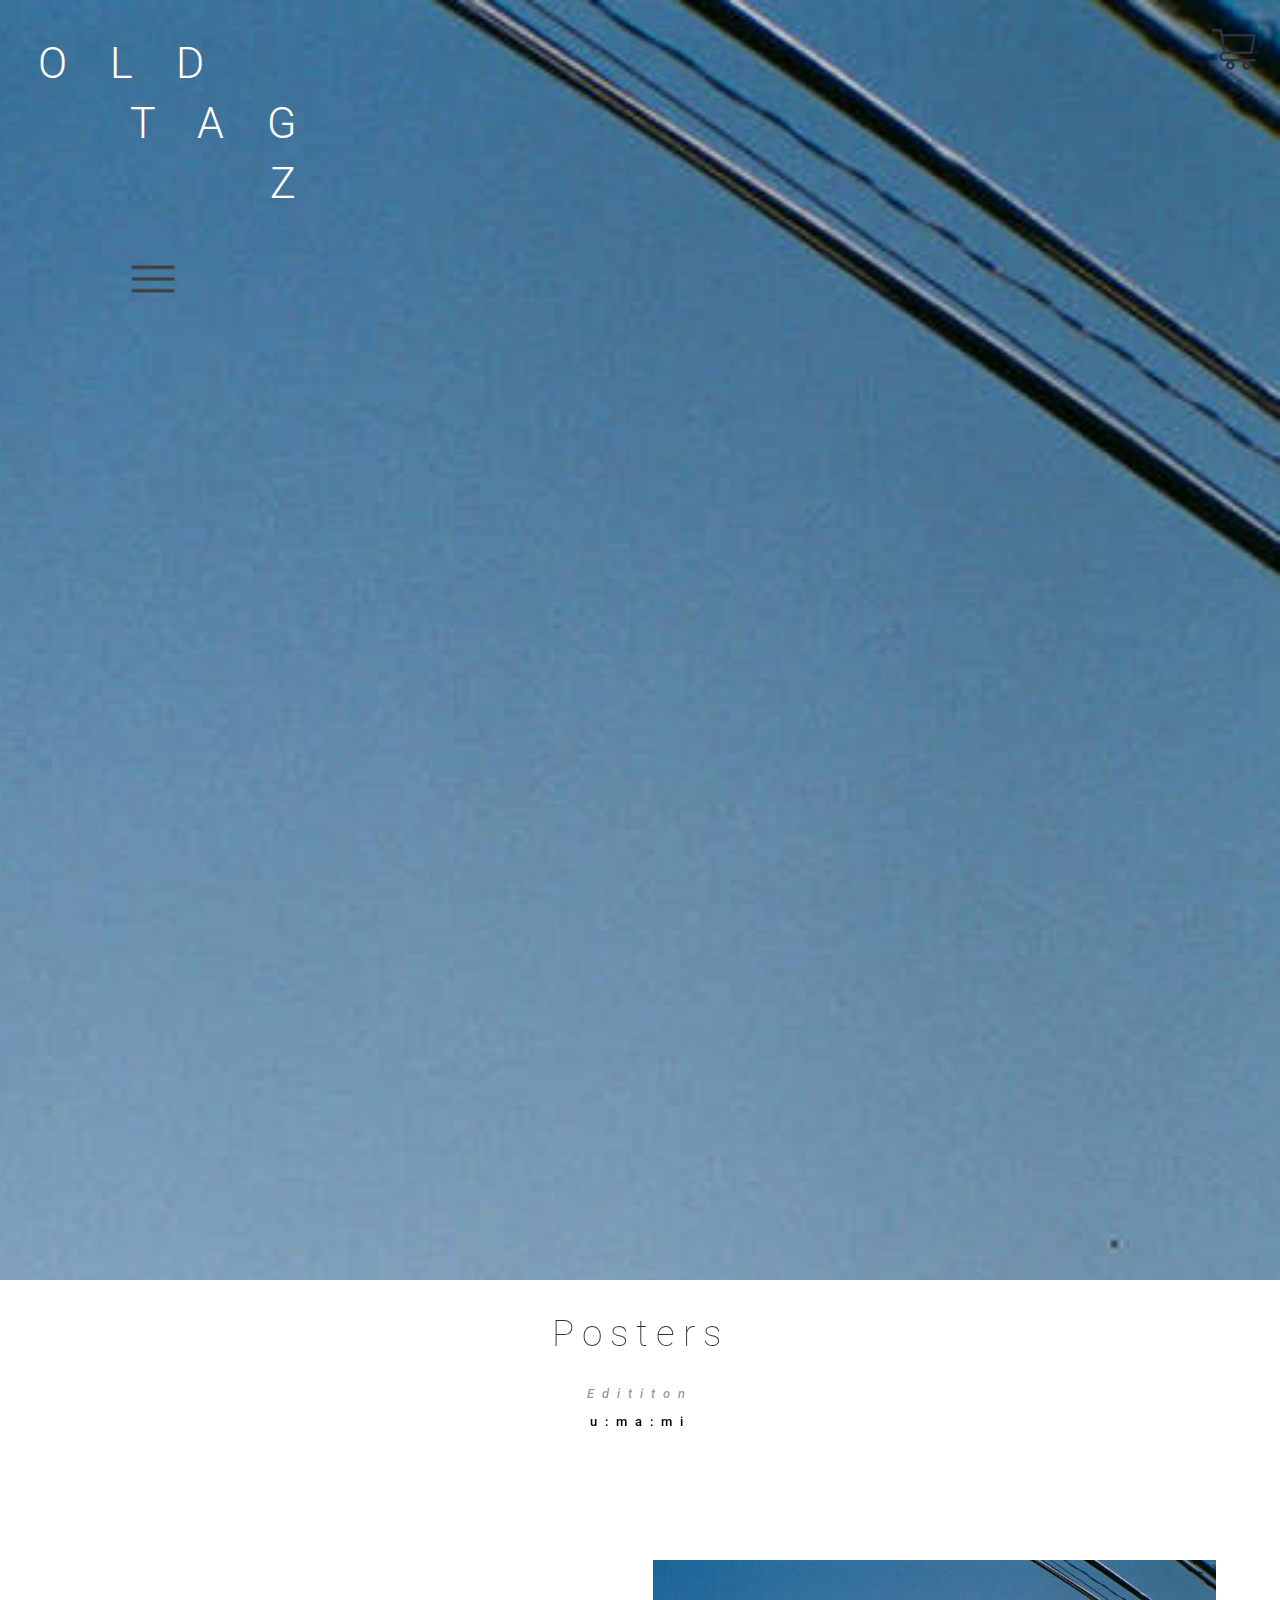
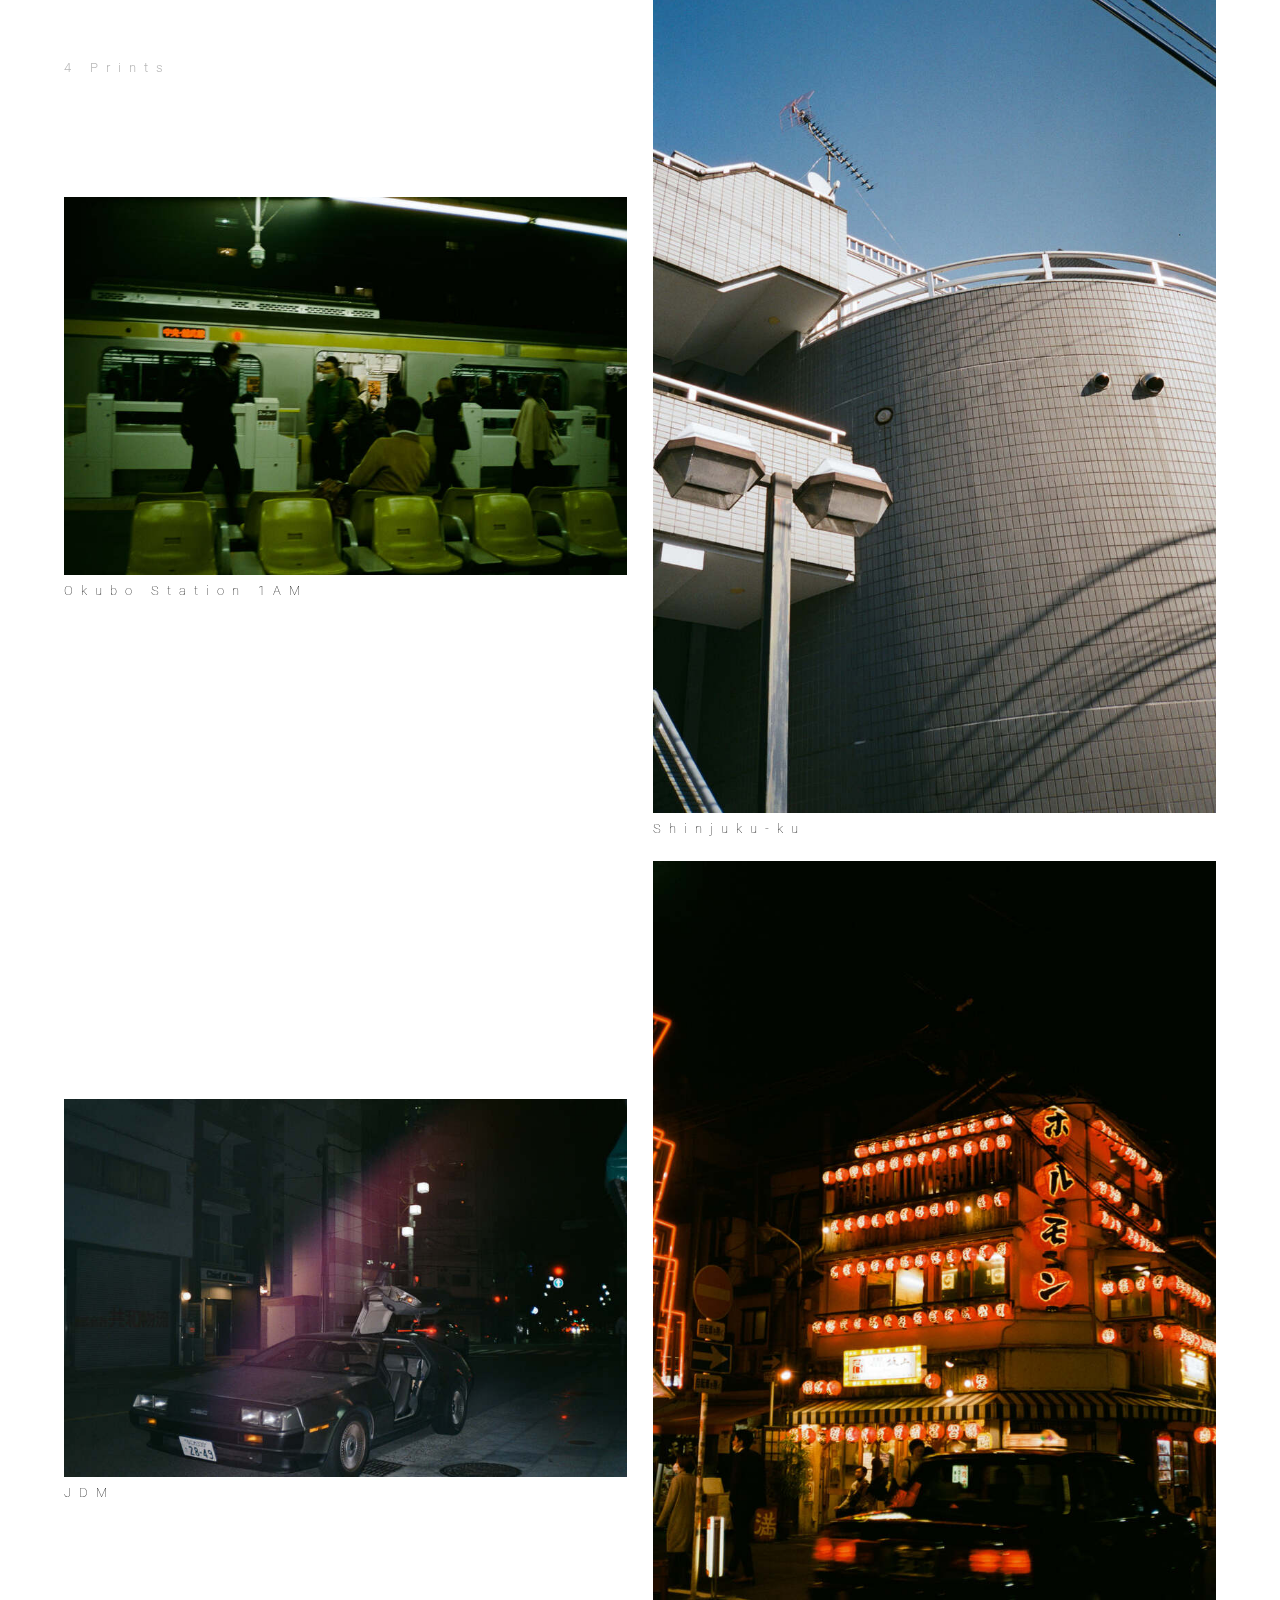
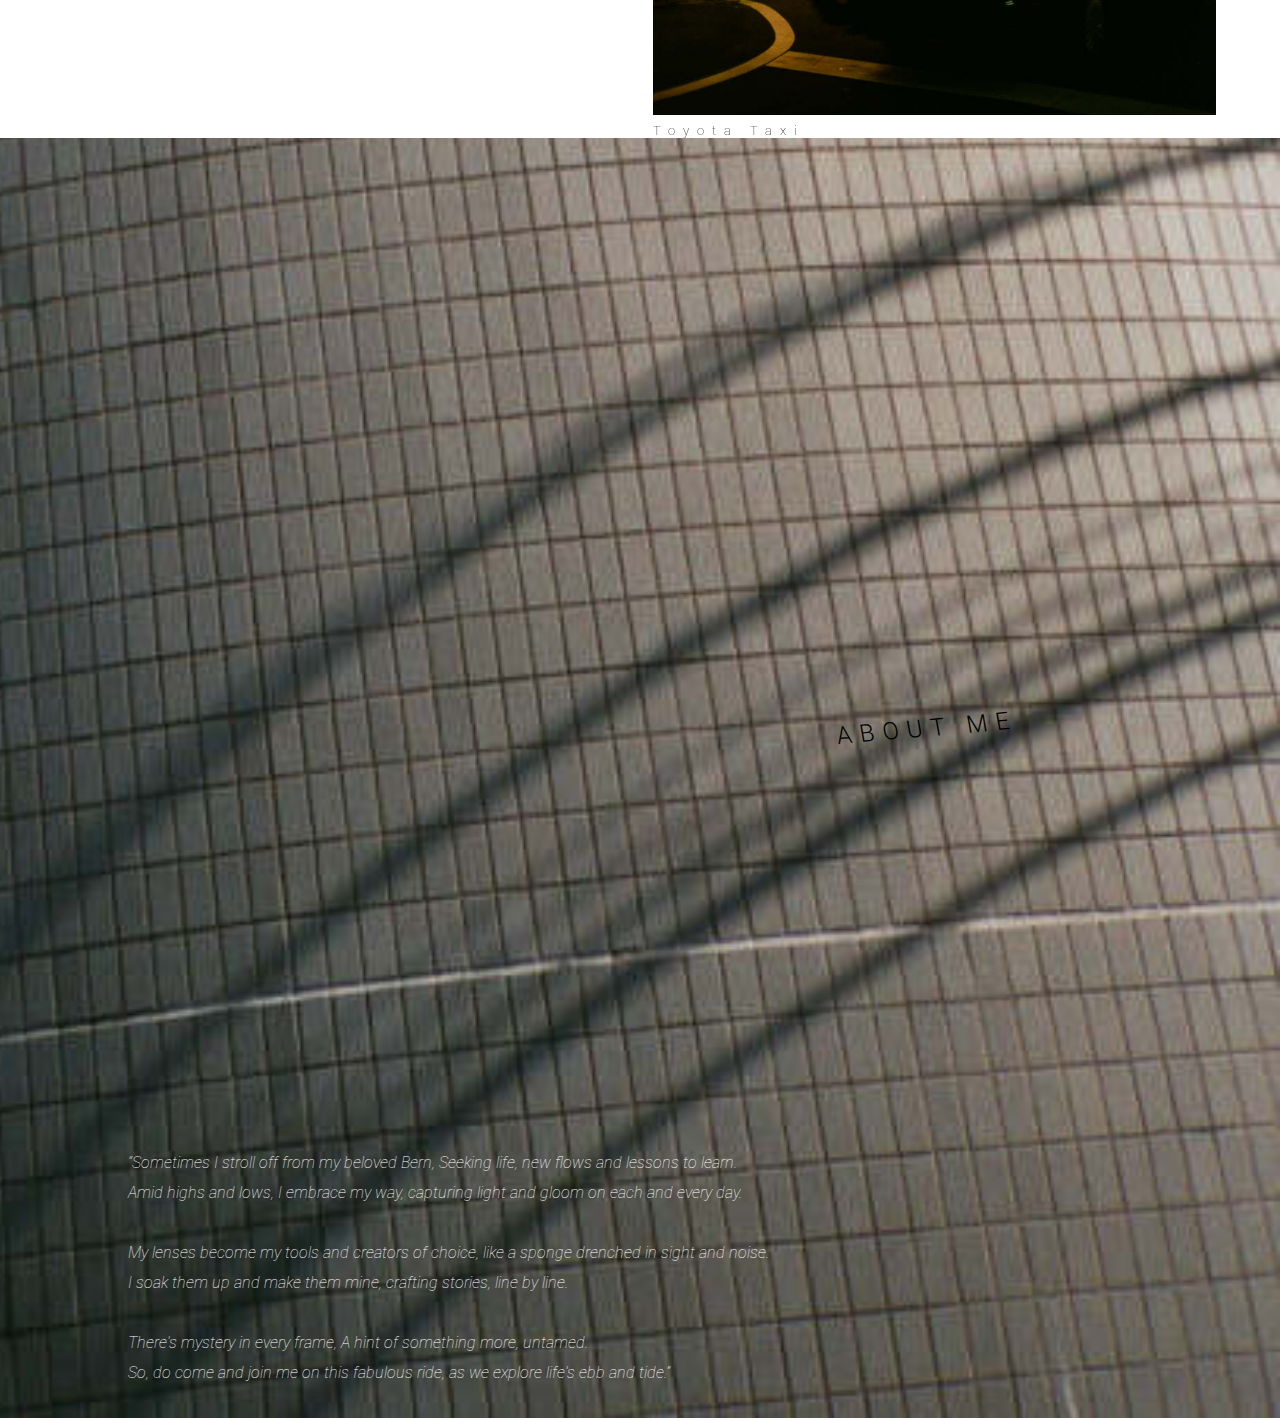
==== index.html @ ef16c059 "Added resized posters" ====
<!DOCTYPE html>
<html>
  <head>
    <meta charset="UTF-8" />
    <meta http-equiv="X-UA-Compatible" content="IE=edge" />
    <meta name="viewport" content="width=device-width, initial-scale=1.0" />

    <title>oldtagz</title>
    <link rel="stylesheet" href="./style.css" />
  </head>
  <body onload="loadPosters(); loadCheckout()">
    <button id="menu-button" onclick="openSlideOut('menu')"></button>
    <button id="checkout-button" onclick="openSlideOut('checkout')"></button>

    <section id="home">
      <h1 id="logo">
        <p>OLD</p>
        <p>TAG</p>
        <p>Z</p>
      </h1>
    </section>

    <section id="posters">
      <h2>Posters</h2>
      <h3>Edititon</h3>
      <h4>u:ma:mi</h4>
      <h5 id="posters-prints-amount"></h5>

      <div id="poster-images"></div>
    </section>

    <section id="about">
      <h2>ABOUT ME</h2>

      <div id="about-poem">
        <p>
          “Sometimes I stroll off from my beloved Bern, Seeking life, new flows
          and lessons to learn.<br />Amid highs and lows, I embrace my way,
          capturing light and gloom on each and every day.
        </p>

        <p>
          My lenses become my tools and creators of choice, like a sponge
          drenched in sight and noise.<br />I soak them up and make them mine,
          crafting stories, line by line.
        </p>

        <p>
          There's mystery in every frame, A hint of something more, untamed.<br />So,
          do come and join me on this fabulous ride, as we explore life's ebb
          and tide.”
        </p>
      </div>
    </section>

    <!-- slide out -->
    <div id="menu">
      <button
        onclick="closeSlideOut('menu')"
        id="menu-close-button"
        class="close"
      >
        &#9587;
      </button>

      <ul>
        <li><a href="#posters" onclick="closeSlideOut('menu')">POSTERS</a></li>
        <li><a href="#about" onclick="closeSlideOut('menu')">ABOUT</a></li>
      </ul>

      <div id="contact">
        <a id="email" href="mailto:kiry.loetscher@gmail.com">
          <button></button>
        </a>
        <a id="instagram" href="https://instagram.com/oldtagz" target="_blank">
          <button></button>
        </a>
      </div>
    </div>

    <div id="checkout">
      <h2>Shopping cart</h2>
      <button class="close" onclick="closeSlideOut('checkout')">&#9587;</button>

      <div id="checkout-empty">
        <p>Shopping cart is empty</p>
        <div id="checkout-actions">
          <a href="/#posters">
            <button class="checkout-button">Browse all posters</button>
          </a>
        </div>
      </div>

      <div id="checkout-body">
        <div id="checkout-poster-items"></div>
        <p id="checkout-total">
          Total: <span id="checkout-total-value"></span>CHF
        </p>

        <div id="checkout-actions">
          <button class="checkout-button">Checkout Instagram</button>
          <button class="checkout-button">Checkout Email</button>
        </div>
      </div>
    </div>
  </body>

  <script src="./posters.js"></script>
  <script src="./cart.js"></script>
  <script>
    const loadCheckout = () => {
      const url = new URL(window.location);
      if (url.hash === "#checkout") openSlideOut("checkout");

      const cart = getCart();
      const list = document.getElementById("checkout-poster-items");
      if (!cart || Object.keys(cart).length === 0) {
        document.getElementById("checkout-body").style.display = "none";
        document.getElementById("checkout-empty").style.display = "flex";
      } else {
        document.getElementById("checkout-body").style.display = "flex";
        document.getElementById("checkout-empty").style.display = "none";

        for (let [poster, sizeAndAmount] of Object.entries(cart))
          for (let [size, amount] of Object.entries(sizeAndAmount))
            list.innerHTML += `
        <div class="poster-checkout">
          <h3>${POSTERS[poster]}</h3>
          <img src="./posters/${poster}.jpg" width="50" />
          <h4>Size:</h4>
          <select>
            <option>${size} cm</option>
          </select>
          <h4>Quantity:</h4>
          <input type="number" value="${amount}" />
        </div>`;
      }

      document.getElementById("checkout-total-value").innerHTML =
        Object.entries(cart).reduce((acc, [poster, sizeAndAmount]) => {
          return (acc += Object.entries(sizeAndAmount).reduce(
            (acc, [size, amount]) => {
              return (acc += Number(SIZES[size]) * amount);
            },
            0
          ));
        }, 0);
    };

    const loadPosters = () => {
      const posters = document.querySelector("#poster-images");
      for (const [file, title] of Object.entries(POSTERS)) {
        posters.innerHTML += `
        <figure>
          <a href="./poster.html?poster=${file}" target="_blank">
            <img src="./posters/${file}.jpg" />
          </a>
          <figcaption>${title}</figcaption>
        </figure>
      `;
      }

      document.querySelector("#posters-prints-amount").innerHTML = `${
        Object.keys(POSTERS).length
      } Prints`;
    };

    let bodyMenuListener = () => closeSlideOut("menu");
    let bodyCheckoutListener = () => closeSlideOut("checkout");

    const openSlideOut = (id) => {
      document.getElementById(id).classList = "open slide-in";
      document.getElementById(`${id}-button`).style.opacity = "0";
      document.body.style.overflowY = "hidden";
      setTimeout(() => {
        document.body.addEventListener(
          "click",
          id === "menu"
            ? bodyMenuListener
            : id === "checkout"
            ? bodyCheckoutListener
            : null
        );
      }, 250);
    };

    const closeSlideOut = (id) => {
      document.body.removeEventListener("click", bodyMenuListener);
      document.body.removeEventListener("click", bodyCheckoutListener);
      const element = document.getElementById(id);
      document.getElementById(id).classList = "open slide-out";
      setTimeout(() => (element.classList = ""), 250);

      document.getElementById(`${id}-button`).style.opacity = "1";
      document.body.style.overflowY = "scroll";
    };
  </script>
</html>
---- style.css ----
@import url("https://fonts.googleapis.com/css2?family=Roboto:ital,wght@0,100;0,300;0,500;1,100&display=swap");

body {
  min-height: 100vmax;
}

body,
button {
  font-family: "Roboto", sans-serif;
  font-weight: 100;
  letter-spacing: 0.5em;
  display: flex;
  flex-direction: column;
  align-items: center;
}

body,
div {
  margin: 0;
}

body > section {
  width: 100%;
  min-height: 100vmax;
}

#menu,
#checkout {
  height: 100%;
}

h1 {
  font-weight: 100;
  font-size: 32pt;
}

h2 {
  font-weight: 100;
  font-size: 28pt;
  color: rgba(0, 0, 0, 0.8);
  text-align: center;
}

h3 {
  font-size: 10pt;
  font-weight: 500;
  text-align: center;
  color: rgba(0, 0, 0, 0.4);
  font-style: italic;
}

h4 {
  font-size: 10pt;
  font-weight: 500;
  text-align: center;
  margin: 0.1pt;
}

h5 {
  font-size: 10pt;
  font-weight: 300;
  text-align: left;
  color: rgba(0, 0, 0, 0.3);
}

button {
  background-color: transparent;
  cursor: pointer;
  border: none;
  padding: 0;
  font-weight: 100;
  font-style: normal;
}

img {
  width: 100%;
  height: 100%;
}

figcaption {
  font-size: 10pt;
}

a {
  display: block;
}

#home {
  background-image: url("./posters/shinjuku.jpg");
  background-size: 200%;
  background-position: top right;
}

#logo {
  font-weight: 300;
  font-size: 32pt;
  text-align: right;
  letter-spacing: 1em;
  width: 300px;
  margin: 3vmax 0 0 3vmax;
  color: white;
}

#logo p {
  margin: 10px 0;
}

#logo p:first-of-type {
  text-align: left;
}

#checkout-button {
  background-image: url("./icons/shopping-cart.png");
  background-size: contain;
  width: 65px;
  height: 65px;
  border: none;
  cursor: pointer;
  position: fixed;
  right: 0;
  margin: 15px;
}

#email {
  background-image: url("./icons/e-mail.svg");
  background-size: contain;
  width: 50px;
  height: 50px;
  border: none;
  cursor: pointer;
  position: relative;
  bottom: 0;
}

#menu-button {
  background-image: url("./icons/menu-button.png");
  background-size: contain;
  filter: invert(0.25);
  width: 50px;
  height: 50px;
  border: none;
  cursor: pointer;
  top: 14%;
  left: 0;
  margin: 10%;
  position: fixed;
  transition: opacity 0.5s;
  opacity: 1;
}

#menu {
  position: fixed;
  background-color: rgba(0, 0, 0, 0.65);
  left: 0;
  display: flex;
  flex-direction: column;
}

#menu a {
  text-decoration: none;
  color: initial;
}

#menu.slide-in {
  animation: menu-slide-in 0.25s ease-in-out;
}

#menu.slide-out {
  animation: menu-slide-out 0.25s ease-in-out;
  left: -100%;
}

@keyframes menu-slide-out {
  0% {
    left: 0;
  }
  100% {
    left: -100%;
  }
}

@keyframes menu-slide-in {
  0% {
    left: -100%;
  }
  100% {
    left: 0;
  }
}

#menu a {
  filter: invert(1);
}

#menu ul {
  list-style: none;
  color: white;
  letter-spacing: 0.5em;
  margin: 0;
  padding: 55% 0 0 10%;
  color: white;
  font-weight: 300;
  font-size: 18pt;
}

#menu ul li {
  margin: 20% 0;
}

#menu ul li:last-child {
  margin: 20% 0 0 30%;
}

#menu #contact {
  display: flex;
  gap: 25px;
  padding: 25px;
  align-self: end;
  margin-top: auto;
}

#instagram {
  position: relative;
  background-image: url("./icons/instagram.png");
  background-size: contain;
  width: 50px;
  height: 50px;
  border: none;
  cursor: pointer;
}

.close {
  font-size: 14pt;
  border: none;
  cursor: pointer;
  position: fixed;
  color: white;
  top: 17.5%;
  margin: 10%;
}

#poster {
  height: unset;
  width: 80%;
  margin-top: 25px;
}

#purchase {
  width: 80%;
  margin: 0 auto;
  display: flex;
  flex-direction: column;
  flex: 1;
  padding-bottom: 25px;
  column-gap: 25px;
}

/* Size selector */
#size-select {
  width: 100%;
  transition: opacity 0.25s;
}

/* Size selector closed */
#size-select-closed {
  background-color: whitesmoke;
  height: 35px;
  line-height: 35px;
  border: 1px solid black;
  padding-left: 10px;
}

#size-select-closed .down-arrow {
  float: right;
}

#size-select-open {
  background: white;
  color: black;
  margin: 25px 0;
  border-top: 1px solid black;
  width: 100%;
  opacity: 0;
  transition: all 0.25s;
  display: none;
}

#size-select-open p {
  line-height: 50px;
  margin: 0;
  font-size: 14pt;
  border-bottom: 1px solid black;
  padding-left: 20px;
}

#size-select-open button {
  float: right;
  line-height: 50px;
  font-size: 16pt;
  padding-right: 20px;
}

#size-select-open ul {
  list-style: none;
  margin: 0;
  padding: 0;
}

#size-select-open li {
  border-bottom: 1px solid black;
  text-align: center;
  height: 45px;
  line-height: 45px;
}

/* End Size selector */

.add-to-cart {
  margin-top: auto;
  width: 100%;
  cursor: pointer;
  height: 35px;
  line-height: 35px;
  background-color: #000000;
  color: white;
  text-align: center;
}

.add-to-cart > span {
  margin-left: 10px;
}

#posters {
  width: 90%;
  overflow: scroll;
}

#posters #posters-prints-amount {
  margin-bottom: -10%;
  margin-top: 20%;
}

#poster-images {
  display: grid;
  grid-template-columns: repeat(2, 1fr);
  grid-template-rows: repeat(2, 1fr);
  gap: 2vmax;
}

#poster-images figure {
  margin: 0;
  display: flex;
  gap: 8px;
  flex-direction: column;
  justify-content: center;
}

#about {
  margin: 0;
  font-family: "Roboto", sans-serif;
  font-style: italic;
  font-weight: 300;
  font-size: 11px;
  line-height: 28px;
  color: white;
  font-weight: 100;
  display: flex;
  flex-direction: column;
  align-items: center;
  background-image: url("./posters/shinjuku.jpg");
  background-size: cover;
  background-position: bottom;
  background-size: 200%;
  background-position: bottom right;
}

#about h2 {
  flex-grow: 1;
  color: black;
  font-weight: 300;
  margin: 45% 0 0 50%;
  font-style: normal;
  font-size: 18pt;
  transform: skew(10deg, -5deg);
}

#about-poem {
  width: 60%;
  align-self: start;
  margin-left: 10%;
}

#about-poem p {
  font-size: 12pt;
  line-height: 30px;
  letter-spacing: 0;
  margin: 30px 0;
}

#checkout {
  position: fixed;
  background-color: lightgrey;
  display: flex;
  flex-direction: column;
  overflow-y: scroll;
  right: 0;
}

#checkout.slide-in {
  animation: checkout-slide-in 0.25s ease-in-out;
}

#checkout.slide-out {
  animation: checkout-slide-out 0.25s ease-in-out;
  right: -100%;
}

@keyframes checkout-slide-out {
  0% {
    right: 0;
  }
  100% {
    right: -100%;
  }
}

@keyframes checkout-slide-in {
  0% {
    right: -100%;
  }
  100% {
    right: 0;
  }
}

#checkout h3,
#checkout h4 {
  color: black;
  font-weight: 300;
  font-style: normal;
}

#checkout h2 {
  font-weight: 100;
  font-size: 14pt;
  color: rgba(0, 0, 0, 0.8);
  text-align: left;
  border-bottom: 1px solid black;
  margin: 75px 25px 25px;
  padding-bottom: 5px;
}

#checkout h4 {
  font-size: 8pt;
}

#checkout .close {
  color: black;
  position: absolute;
  top: 45px;
  right: 0;
  margin: 25px;
}

#checkout-body,
#checkout-empty {
  display: flex;
  flex-direction: column;
}

#checkout-empty p {
  margin: 25px;
}

#checkout-poster-items {
  display: flex;
  flex-direction: column;
  overflow-y: scroll;
}

#checkout-poster-items .poster-checkout {
  display: grid;
  grid-template-columns: repeat(3, 1fr);
  grid-template-rows: repeat(2, 1fr);
  column-gap: 5px;
  padding: 0 25px;
  justify-content: center;
  align-items: center;
  margin: 25px 0;
  height: 75%;
}

#checkout-poster-items .poster-checkout h3 {
  grid-column: span 3;
  margin: 0;
}

#checkout-poster-items .poster-checkout h4 {
  text-align: left;
}

#checkout-poster-items .poster-checkout img {
  grid-row: 2;
  grid-row: span 2;
  height: auto;
}

#checkout-poster-items .poster-checkout select,
#checkout-poster-items .poster-checkout input {
  height: 25px;
  box-sizing: border-box;
  width: 100%;
}

#checkout #checkout-total {
  text-align: right;
  margin: 25px;
  border-bottom: 1px solid black;
  padding-bottom: 5px;
}

#checkout #checkout-actions {
  margin-top: auto;
  display: flex;
  flex-direction: column;
  padding: 25px;
  gap: 25px;
}

#checkout-actions .checkout-button {
  cursor: pointer;
  height: 50px;
  line-height: 50px;
  background-color: #000000;
  color: white;
  text-align: center;
  font-style: italic;
  width: 100%;
}

#menu,
#checkout {
  z-index: -1;
  opacity: 0;
  width: 90%;
}

#menu.open,
#checkout.open {
  z-index: 1;
  opacity: 1;
}
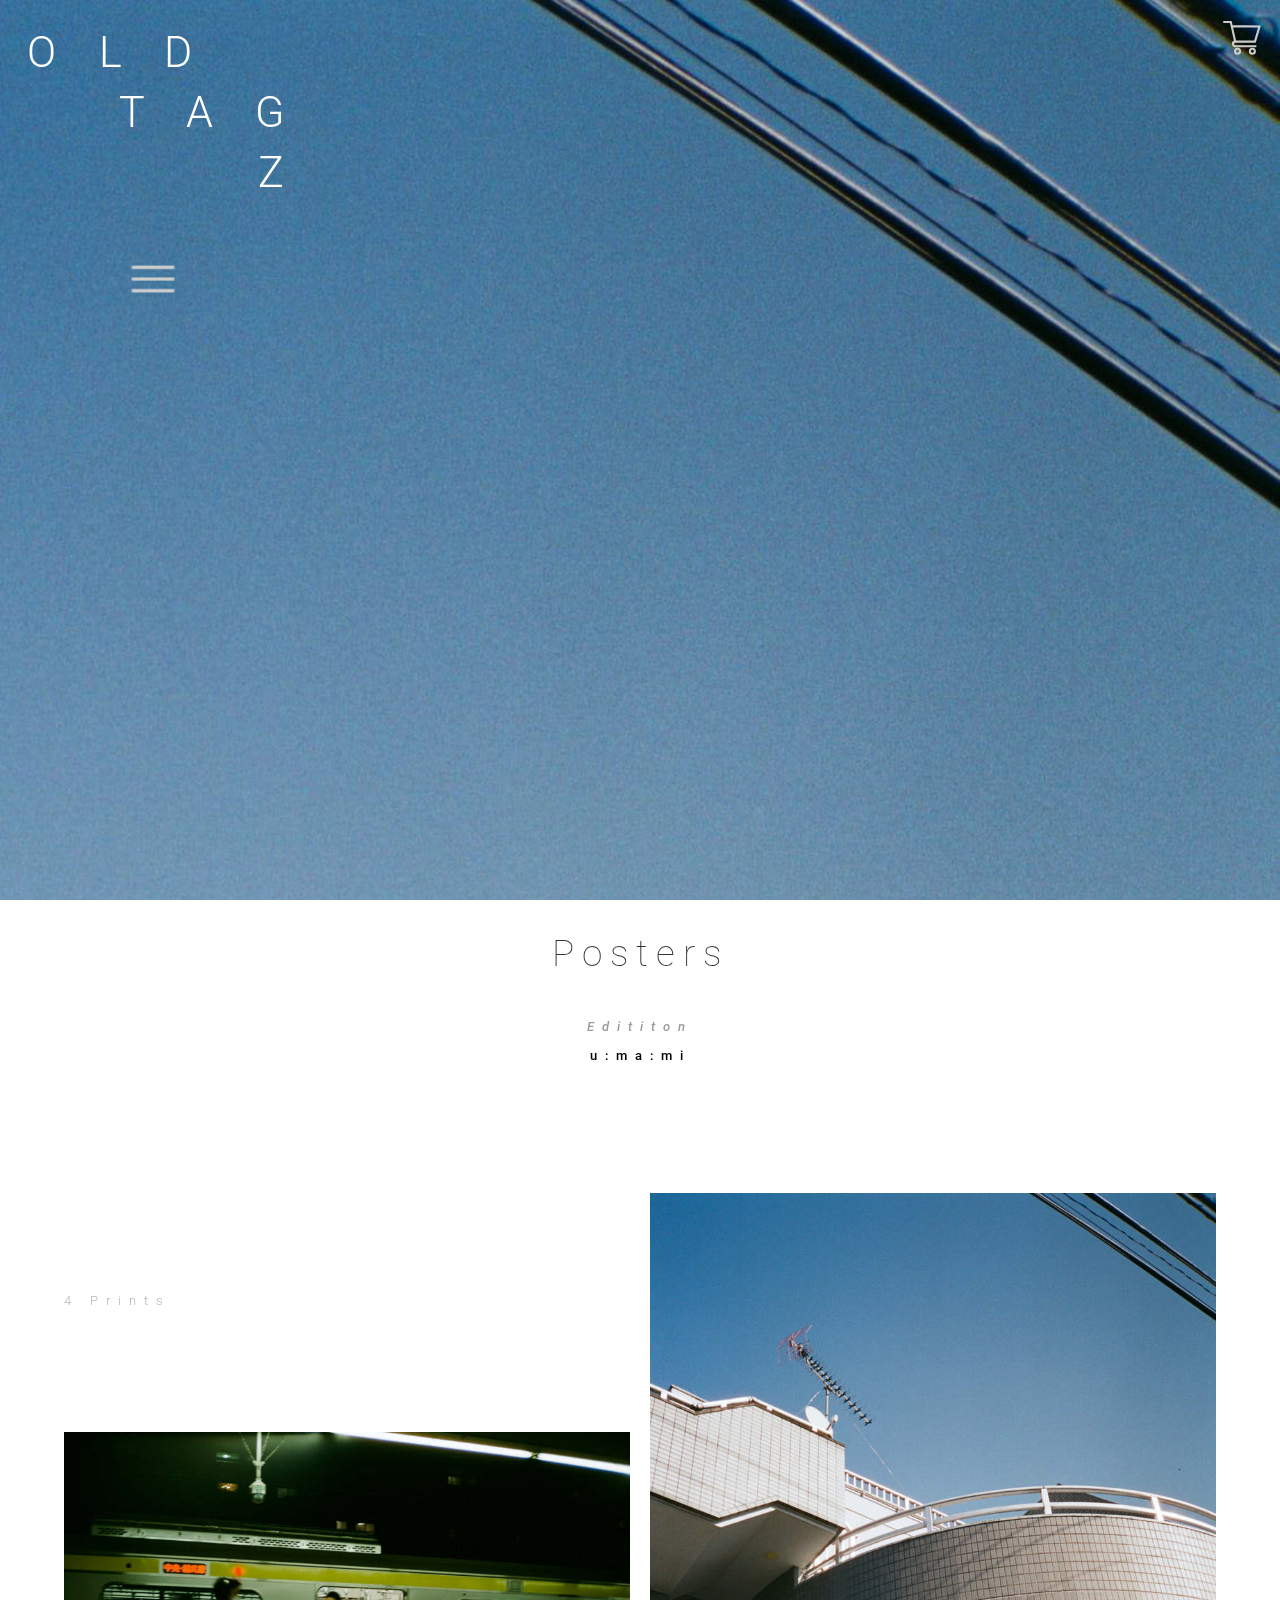
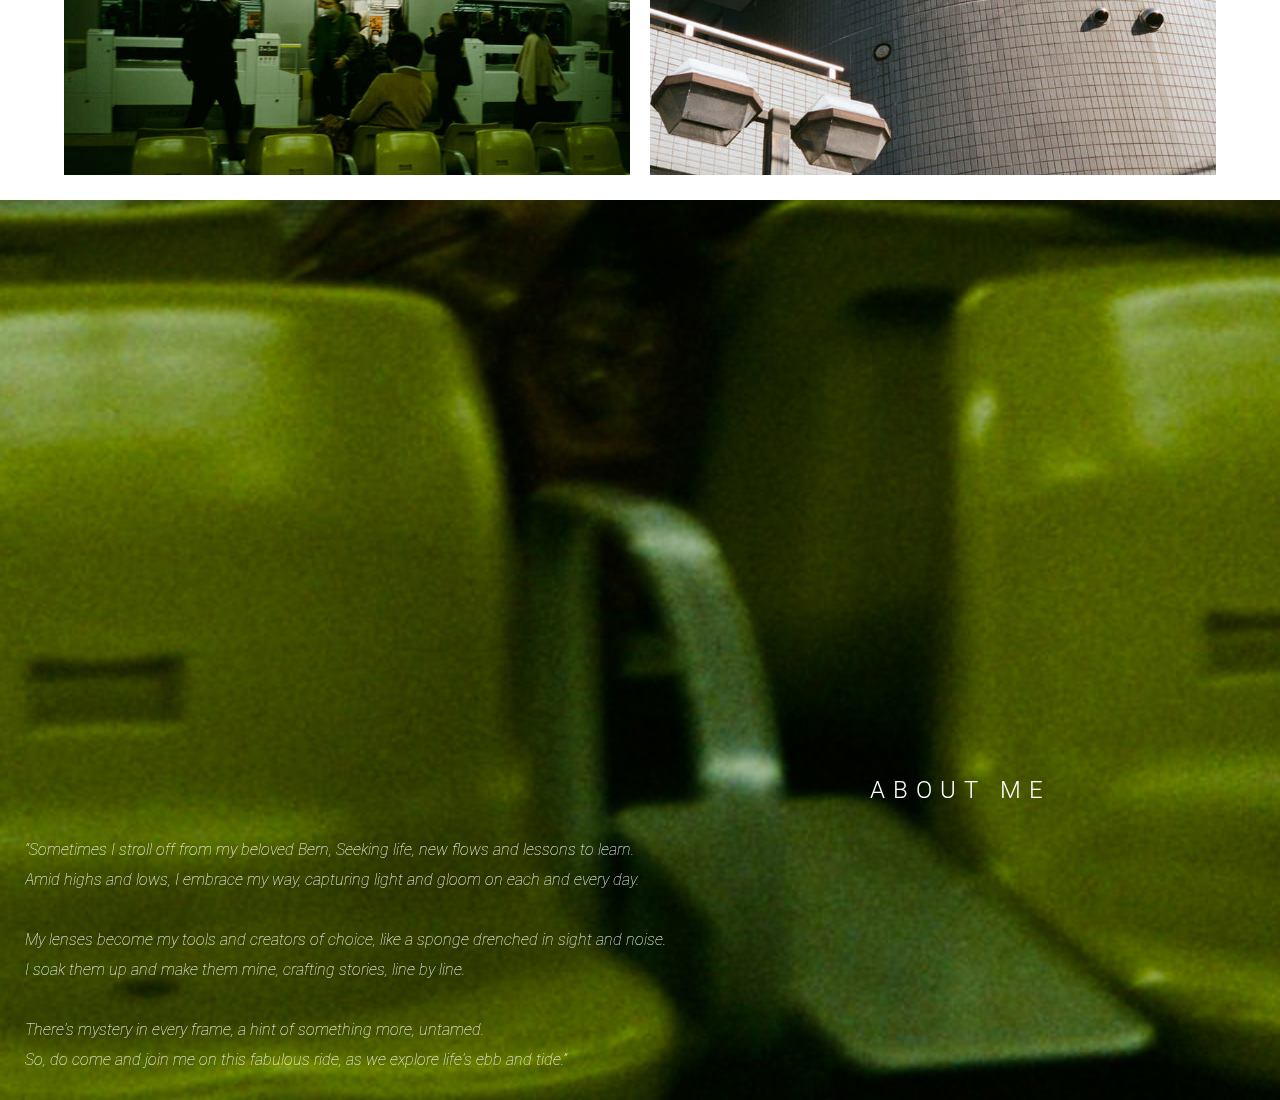
==== commit 1b9c1ee2: "Clean up code and fix click outside menu exit" ====
--- a/index.html
+++ b/index.html
@@ -8,7 +8,7 @@
     <title>oldtagz</title>
     <link rel="stylesheet" href="./style.css" />
   </head>
-  <body onload="loadPosters(); loadCheckout()">
+  <body onload="loadPosters(); refreshCart()">
     <button id="menu-button" onclick="openSlideOut('menu')"></button>
     <button id="checkout-button" onclick="openSlideOut('checkout')"></button>
 
@@ -46,7 +46,7 @@
         </p>
 
         <p>
-          There's mystery in every frame, A hint of something more, untamed.<br />So,
+          There's mystery in every frame, a hint of something more, untamed.<br />So,
           do come and join me on this fabulous ride, as we explore life's ebb
           and tide.”
         </p>
@@ -108,45 +108,6 @@
   <script src="./posters.js"></script>
   <script src="./cart.js"></script>
   <script>
-    const loadCheckout = () => {
-      const url = new URL(window.location);
-      if (url.hash === "#checkout") openSlideOut("checkout");
-
-      const cart = getCart();
-      const list = document.getElementById("checkout-poster-items");
-      if (!cart || Object.keys(cart).length === 0) {
-        document.getElementById("checkout-body").style.display = "none";
-        document.getElementById("checkout-empty").style.display = "flex";
-      } else {
-        document.getElementById("checkout-body").style.display = "flex";
-        document.getElementById("checkout-empty").style.display = "none";
-
-        for (let [poster, sizeAndAmount] of Object.entries(cart))
-          for (let [size, amount] of Object.entries(sizeAndAmount))
-            list.innerHTML += `
-        <div class="poster-checkout">
-          <h3>${POSTERS[poster]}</h3>
-          <img src="./posters/${poster}.jpg" width="50" />
-          <h4>Size:</h4>
-          <select>
-            <option>${size} cm</option>
-          </select>
-          <h4>Quantity:</h4>
-          <input type="number" value="${amount}" />
-        </div>`;
-      }
-
-      document.getElementById("checkout-total-value").innerHTML =
-        Object.entries(cart).reduce((acc, [poster, sizeAndAmount]) => {
-          return (acc += Object.entries(sizeAndAmount).reduce(
-            (acc, [size, amount]) => {
-              return (acc += Number(SIZES[size]) * amount);
-            },
-            0
-          ));
-        }, 0);
-    };
-
     const loadPosters = () => {
       const posters = document.querySelector("#poster-images");
       for (const [file, title] of Object.entries(POSTERS)) {
@@ -181,6 +142,9 @@
             ? bodyCheckoutListener
             : null
         );
+        document
+          .getElementById(id)
+          .addEventListener("click", (e) => e.stopPropagation());
       }, 250);
     };
 
--- a/style.css
+++ b/style.css
@@ -1,7 +1,8 @@
 @import url("https://fonts.googleapis.com/css2?family=Roboto:ital,wght@0,100;0,300;0,500;1,100&display=swap");
 
-body {
-  min-height: 100vmax;
+html {
+  scroll-behavior: smooth;
+  scroll-snap-type: y mandatory;
 }
 
 body,
@@ -21,7 +22,8 @@
 
 body > section {
   width: 100%;
-  min-height: 100vmax;
+  height: 100vh;
+  scroll-snap-align: start;
 }
 
 #menu,
@@ -86,9 +88,9 @@
 }
 
 #home {
-  background-image: url("./posters/shinjuku.jpg");
-  background-size: 200%;
-  background-position: top right;
+  background-image: url("./posters/shinjuku-background.jpg");
+  background-size: cover;
+  background-position: top center;
 }
 
 #logo {
@@ -97,7 +99,7 @@
   text-align: right;
   letter-spacing: 1em;
   width: 300px;
-  margin: 3vmax 0 0 3vmax;
+  margin: 3vh 0 0 3vh;
   color: white;
 }
 
@@ -110,15 +112,17 @@
 }
 
 #checkout-button {
-  background-image: url("./icons/shopping-cart.png");
+  background-image: url("./icons/shopping-cart.svg");
   background-size: contain;
-  width: 65px;
-  height: 65px;
+  width: 45px;
+  height: 45px;
   border: none;
   cursor: pointer;
   position: fixed;
   right: 0;
   margin: 15px;
+  filter: invert(0.8);
+  opacity: 1;
 }
 
 #email {
@@ -135,7 +139,7 @@
 #menu-button {
   background-image: url("./icons/menu-button.png");
   background-size: contain;
-  filter: invert(0.25);
+  filter: invert(0.8);
   width: 50px;
   height: 50px;
   border: none;
@@ -221,7 +225,7 @@
 
 #instagram {
   position: relative;
-  background-image: url("./icons/instagram.png");
+  background-image: url("./icons/instagram.svg");
   background-size: contain;
   width: 50px;
   height: 50px;
@@ -332,7 +336,8 @@
 
 #posters {
   width: 90%;
-  overflow: scroll;
+  display: flex;
+  flex-direction: column;
 }
 
 #posters #posters-prints-amount {
@@ -344,7 +349,9 @@
   display: grid;
   grid-template-columns: repeat(2, 1fr);
   grid-template-rows: repeat(2, 1fr);
-  gap: 2vmax;
+  gap: 20px;
+  overflow-y: scroll;
+  margin-bottom: 25px;
 }
 
 #poster-images figure {
@@ -367,34 +374,36 @@
   display: flex;
   flex-direction: column;
   align-items: center;
-  background-image: url("./posters/shinjuku.jpg");
+  background-image: url("./posters/okubo-station-background.jpg");
   background-size: cover;
   background-position: bottom;
-  background-size: 200%;
-  background-position: bottom right;
 }
 
 #about h2 {
   flex-grow: 1;
-  color: black;
+  color: white;
   font-weight: 300;
   margin: 45% 0 0 50%;
   font-style: normal;
   font-size: 18pt;
-  transform: skew(10deg, -5deg);
 }
 
 #about-poem {
   width: 60%;
   align-self: start;
   margin-left: 10%;
+  overflow-y: scroll;
+  margin: 25px 10% 25px 25px;
+  display: flex;
+  flex-direction: column;
+  gap: 30px;
 }
 
 #about-poem p {
   font-size: 12pt;
   line-height: 30px;
   letter-spacing: 0;
-  margin: 30px 0;
+  margin: 0;
 }
 
 #checkout {
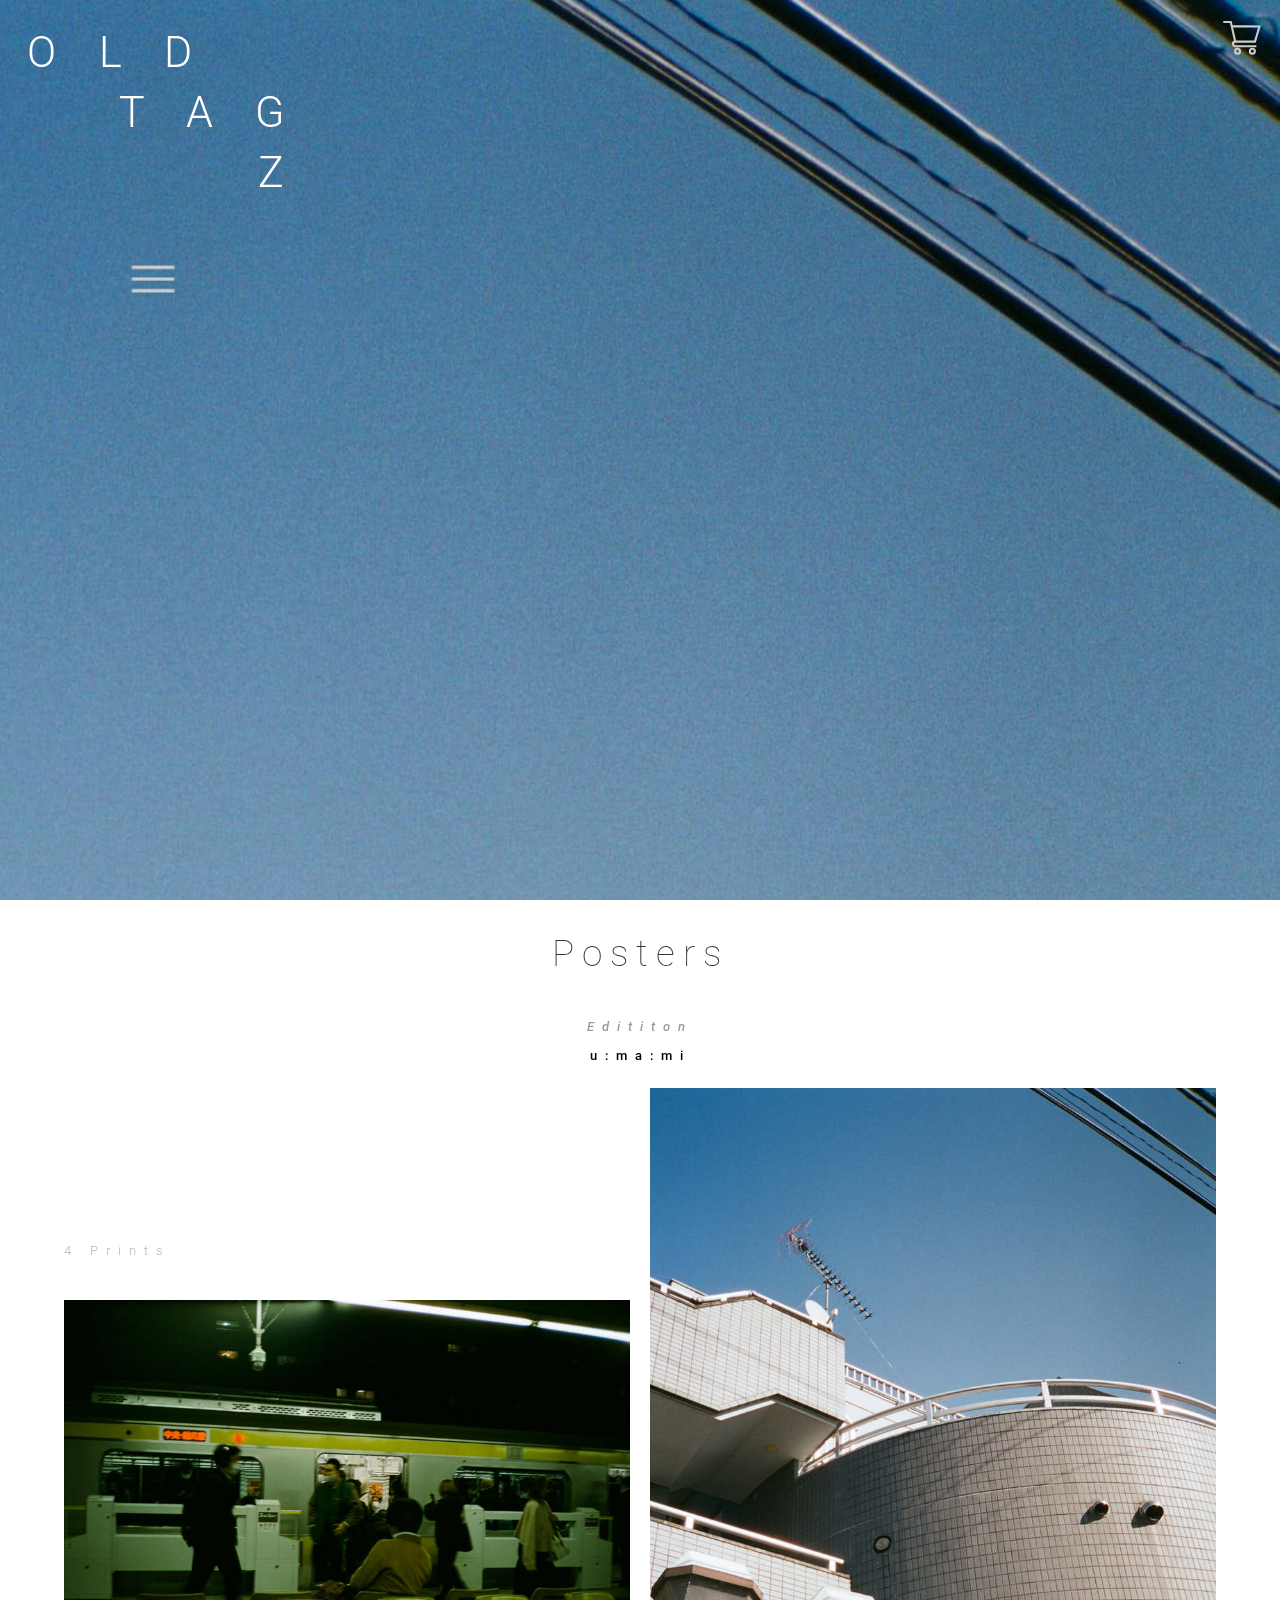
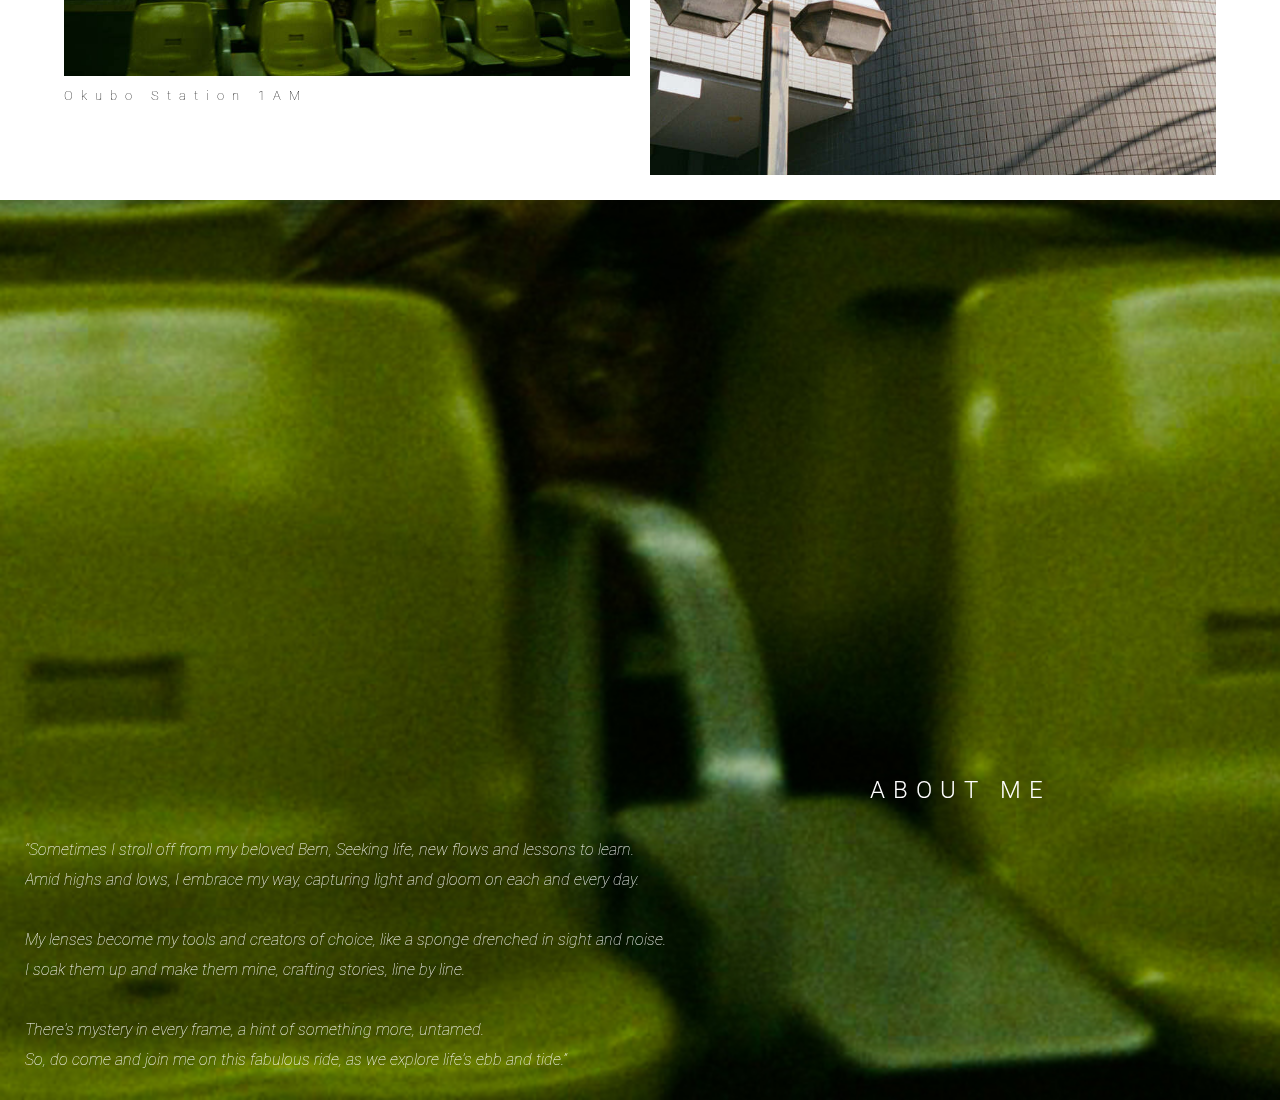
==== commit 7d353ff9: "Fixed poster styling" ====
--- a/index.html
+++ b/index.html
@@ -24,9 +24,10 @@
       <h2>Posters</h2>
       <h3>Edititon</h3>
       <h4>u:ma:mi</h4>
-      <h5 id="posters-prints-amount"></h5>
 
-      <div id="poster-images"></div>
+      <div id="poster-images">
+        <h5 id="posters-prints-amount"></h5>
+      </div>
     </section>
 
     <section id="about">
@@ -53,7 +54,7 @@
       </div>
     </section>
 
-    <!-- slide out -->
+    <!-- slide out menu -->
     <div id="menu">
       <button
         onclick="closeSlideOut('menu')"
@@ -78,6 +79,7 @@
       </div>
     </div>
 
+    <!-- slide out checkout -->
     <div id="checkout">
       <h2>Shopping cart</h2>
       <button class="close" onclick="closeSlideOut('checkout')">&#9587;</button>
@@ -85,7 +87,7 @@
       <div id="checkout-empty">
         <p>Shopping cart is empty</p>
         <div id="checkout-actions">
-          <a href="/#posters">
+          <a href="/#posters" onclick="closeSlideOut('checkout')">
             <button class="checkout-button">Browse all posters</button>
           </a>
         </div>
@@ -107,6 +109,7 @@
 
   <script src="./posters.js"></script>
   <script src="./cart.js"></script>
+  <script src="./slide-out.js"></script>
   <script>
     const loadPosters = () => {
       const posters = document.querySelector("#poster-images");
@@ -125,38 +128,5 @@
         Object.keys(POSTERS).length
       } Prints`;
     };
-
-    let bodyMenuListener = () => closeSlideOut("menu");
-    let bodyCheckoutListener = () => closeSlideOut("checkout");
-
-    const openSlideOut = (id) => {
-      document.getElementById(id).classList = "open slide-in";
-      document.getElementById(`${id}-button`).style.opacity = "0";
-      document.body.style.overflowY = "hidden";
-      setTimeout(() => {
-        document.body.addEventListener(
-          "click",
-          id === "menu"
-            ? bodyMenuListener
-            : id === "checkout"
-            ? bodyCheckoutListener
-            : null
-        );
-        document
-          .getElementById(id)
-          .addEventListener("click", (e) => e.stopPropagation());
-      }, 250);
-    };
-
-    const closeSlideOut = (id) => {
-      document.body.removeEventListener("click", bodyMenuListener);
-      document.body.removeEventListener("click", bodyCheckoutListener);
-      const element = document.getElementById(id);
-      document.getElementById(id).classList = "open slide-out";
-      setTimeout(() => (element.classList = ""), 250);
-
-      document.getElementById(`${id}-button`).style.opacity = "1";
-      document.body.style.overflowY = "scroll";
-    };
   </script>
 </html>
--- a/style.css
+++ b/style.css
@@ -340,18 +340,26 @@
   flex-direction: column;
 }
 
-#posters #posters-prints-amount {
-  margin-bottom: -10%;
-  margin-top: 20%;
-}
-
 #poster-images {
   display: grid;
   grid-template-columns: repeat(2, 1fr);
-  grid-template-rows: repeat(2, 1fr);
+  grid-auto-rows: auto;
   gap: 20px;
   overflow-y: scroll;
-  margin-bottom: 25px;
+  margin: 25px 0;
+  align-items: center;
+}
+
+#poster-images h5 {
+  align-self: end;
+}
+
+#poster-images figure:nth-child(2) {
+  grid-row: span 3;
+}
+#poster-images figure:nth-child(3) {
+  grid-row: span 2;
+  align-self: start;
 }
 
 #poster-images figure {
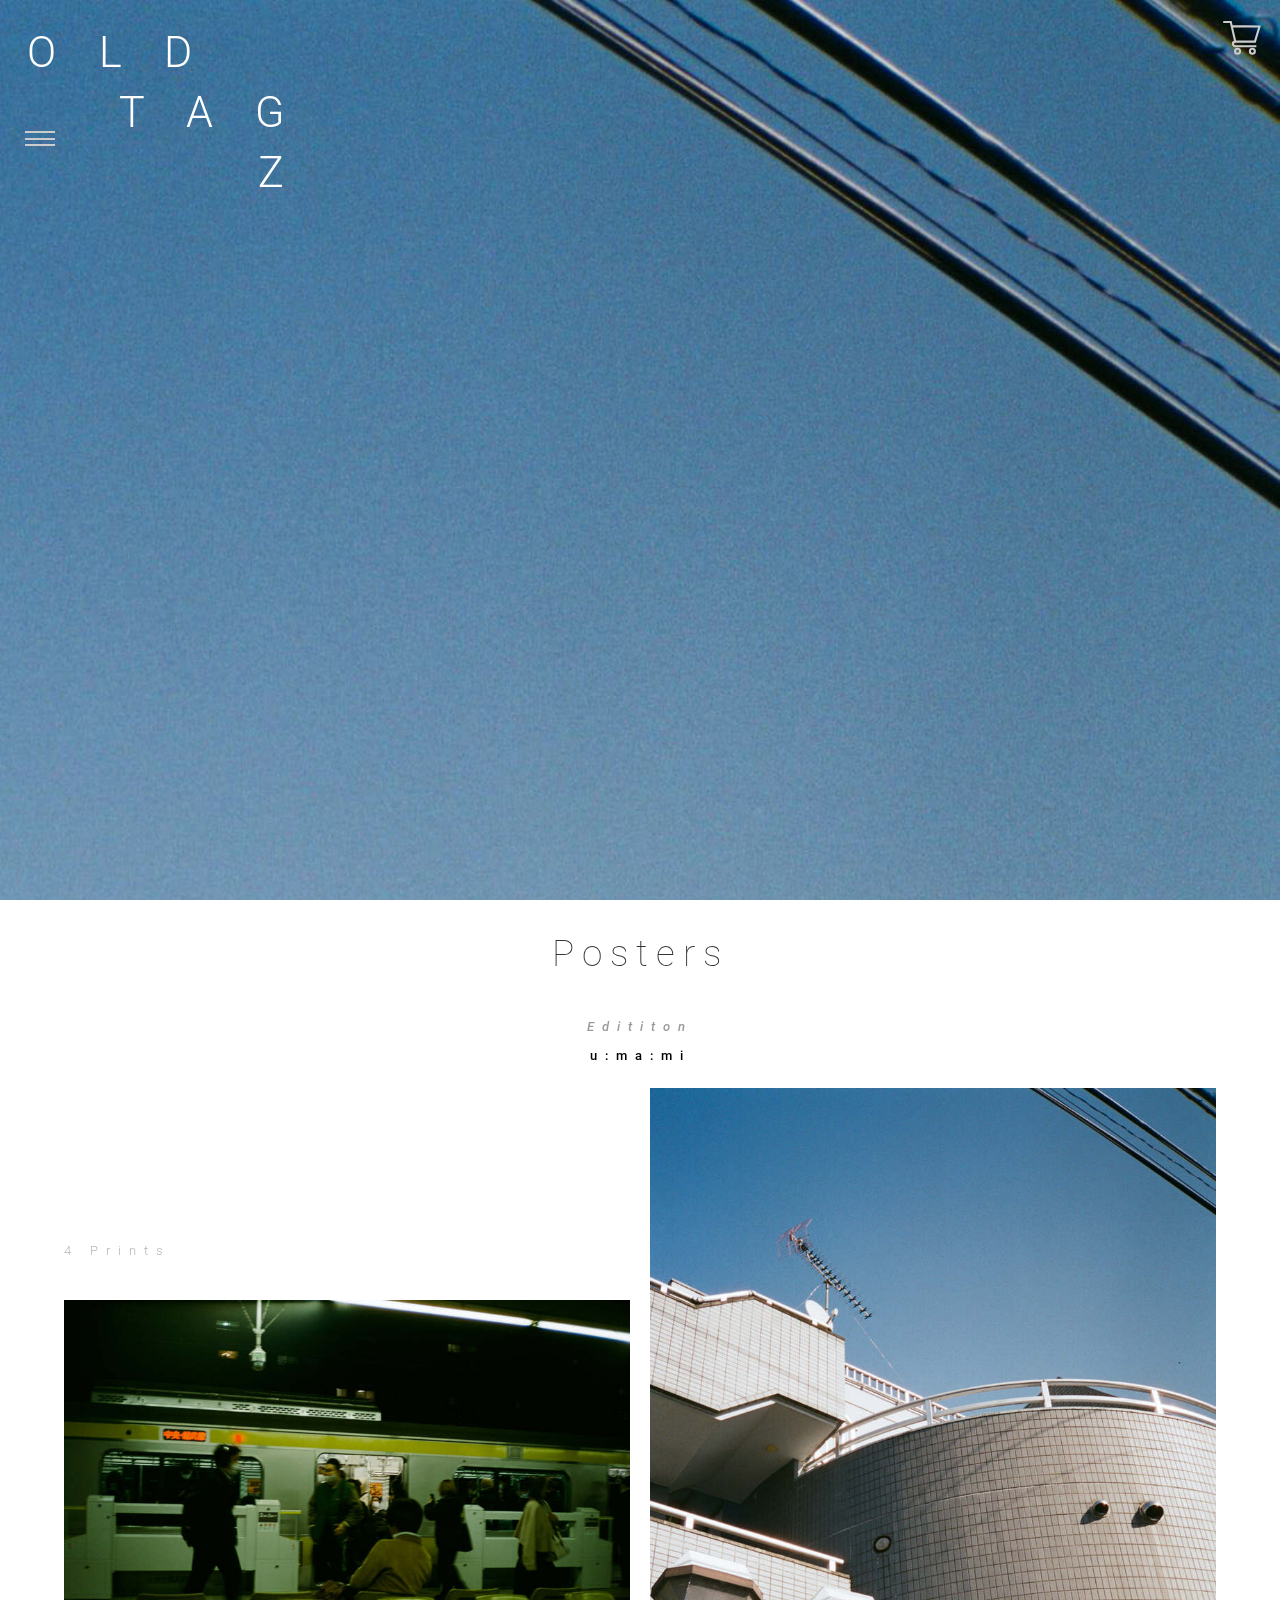
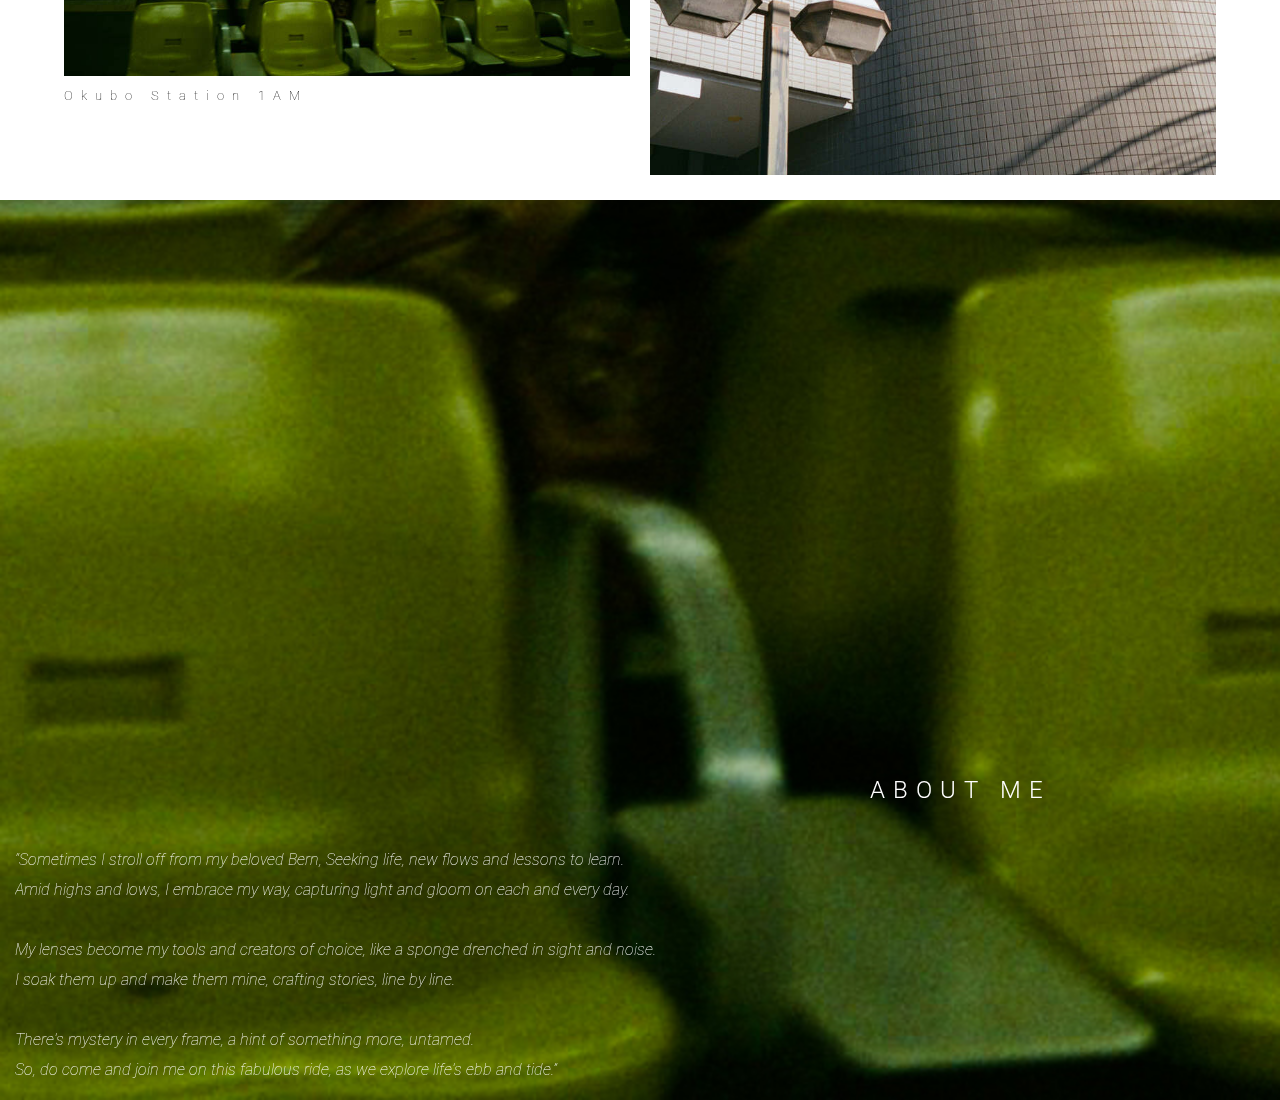
==== commit 9021e6c3: "Optimize menu & close buttons" ====
--- a/index.html
+++ b/index.html
@@ -9,7 +9,6 @@
     <link rel="stylesheet" href="./style.css" />
   </head>
   <body onload="loadPosters(); refreshCart()">
-    <button id="menu-button" onclick="openSlideOut('menu')"></button>
     <button id="checkout-button" onclick="openSlideOut('checkout')"></button>
 
     <section id="home">
@@ -56,14 +55,6 @@
 
     <!-- slide out menu -->
     <div id="menu">
-      <button
-        onclick="closeSlideOut('menu')"
-        id="menu-close-button"
-        class="close"
-      >
-        &#9587;
-      </button>
-
       <ul>
         <li><a href="#posters" onclick="closeSlideOut('menu')">POSTERS</a></li>
         <li><a href="#about" onclick="closeSlideOut('menu')">ABOUT</a></li>
@@ -78,11 +69,16 @@
         </a>
       </div>
     </div>
+    <button
+      id="menu-button"
+      class="menu"
+      onclick="document.getElementById(this.id).classList.contains('close') ? closeSlideOut('menu'): openSlideOut('menu')"
+    ></button>
 
     <!-- slide out checkout -->
     <div id="checkout">
       <h2>Shopping cart</h2>
-      <button class="close" onclick="closeSlideOut('checkout')">&#9587;</button>
+      <button class="close" onclick="closeSlideOut('checkout')"></button>
 
       <div id="checkout-empty">
         <p>Shopping cart is empty</p>
--- a/style.css
+++ b/style.css
@@ -3,6 +3,7 @@
 html {
   scroll-behavior: smooth;
   scroll-snap-type: y mandatory;
+  width: 100%;
 }
 
 body,
@@ -137,19 +138,74 @@
 }
 
 #menu-button {
-  background-image: url("./icons/menu-button.png");
-  background-size: contain;
-  filter: invert(0.8);
-  width: 50px;
-  height: 50px;
-  border: none;
-  cursor: pointer;
-  top: 14%;
+  left: 25px;
+  top: 14vh;
+  position: fixed;
+}
+
+#menu-button::after,
+#menu-button::before {
+  background-color: #ccc;
+}
+
+.menu,
+.close {
+  display: block;
+  width: 30px;
+  height: 25px;
+}
+
+.menu {
+  background: linear-gradient(
+    0deg,
+    rgba(0, 0, 0, 0) 11.5px,
+    #ccc 11.5px,
+    #ccc 13.5px,
+    rgba(0, 0, 0, 0) 13.5px,
+    rgba(0, 0, 0, 0) 13.5px
+  );
+}
+
+.menu::before,
+.close::before,
+.menu::after,
+.close::after {
+  position: absolute;
+  content: "";
+}
+
+.menu::before,
+.close::before {
+  top: 0;
+}
+
+.menu::after,
+.close::after {
+  bottom: 0;
+}
+
+.menu::before,
+.close::before,
+.menu::after,
+.close::after {
+  height: 2px;
+  width: 100%;
+  background-color: #000;
+  transition: transform 0.25s ease-out;
+  margin: 5px 0;
   left: 0;
-  margin: 10%;
-  position: fixed;
-  transition: opacity 0.5s;
-  opacity: 1;
+}
+
+.close {
+  background: none;
+}
+
+.close::before {
+  transform: translate(0, 6px) rotate(-45deg);
+}
+
+.close::after {
+  transform: translate(0, -6px) rotate(45deg);
 }
 
 #menu {
@@ -201,7 +257,7 @@
   color: white;
   letter-spacing: 0.5em;
   margin: 0;
-  padding: 55% 0 0 10%;
+  padding: 25% 0 0 10%;
   color: white;
   font-weight: 300;
   font-size: 18pt;
@@ -233,16 +289,6 @@
   cursor: pointer;
 }
 
-.close {
-  font-size: 14pt;
-  border: none;
-  cursor: pointer;
-  position: fixed;
-  color: white;
-  top: 17.5%;
-  margin: 10%;
-}
-
 #poster {
   height: unset;
   width: 80%;
@@ -297,11 +343,10 @@
   padding-left: 20px;
 }
 
-#size-select-open button {
+#size-select-open .close {
+  position: relative;
   float: right;
-  line-height: 50px;
-  font-size: 16pt;
-  padding-right: 20px;
+  top: 12.5px;
 }
 
 #size-select-open ul {
@@ -401,7 +446,7 @@
   align-self: start;
   margin-left: 10%;
   overflow-y: scroll;
-  margin: 25px 10% 25px 25px;
+  margin: 15px 10% 15px 15px;
   display: flex;
   flex-direction: column;
   gap: 30px;
@@ -529,6 +574,13 @@
   width: 100%;
 }
 
+#checkout-poster-items .poster-checkout button {
+  text-decoration: underline;
+  letter-spacing: 0;
+  float: right;
+  color: rgba(0, 0, 0, 0.5);
+}
+
 #checkout #checkout-total {
   text-align: right;
   margin: 25px;
@@ -567,3 +619,12 @@
   z-index: 1;
   opacity: 1;
 }
+
+#menu.open + #menu-button {
+  z-index: 1;
+}
+
+#menu.open + #menu-button::after,
+#menu.open + #menu-button::before {
+  background-color: #fff;
+}
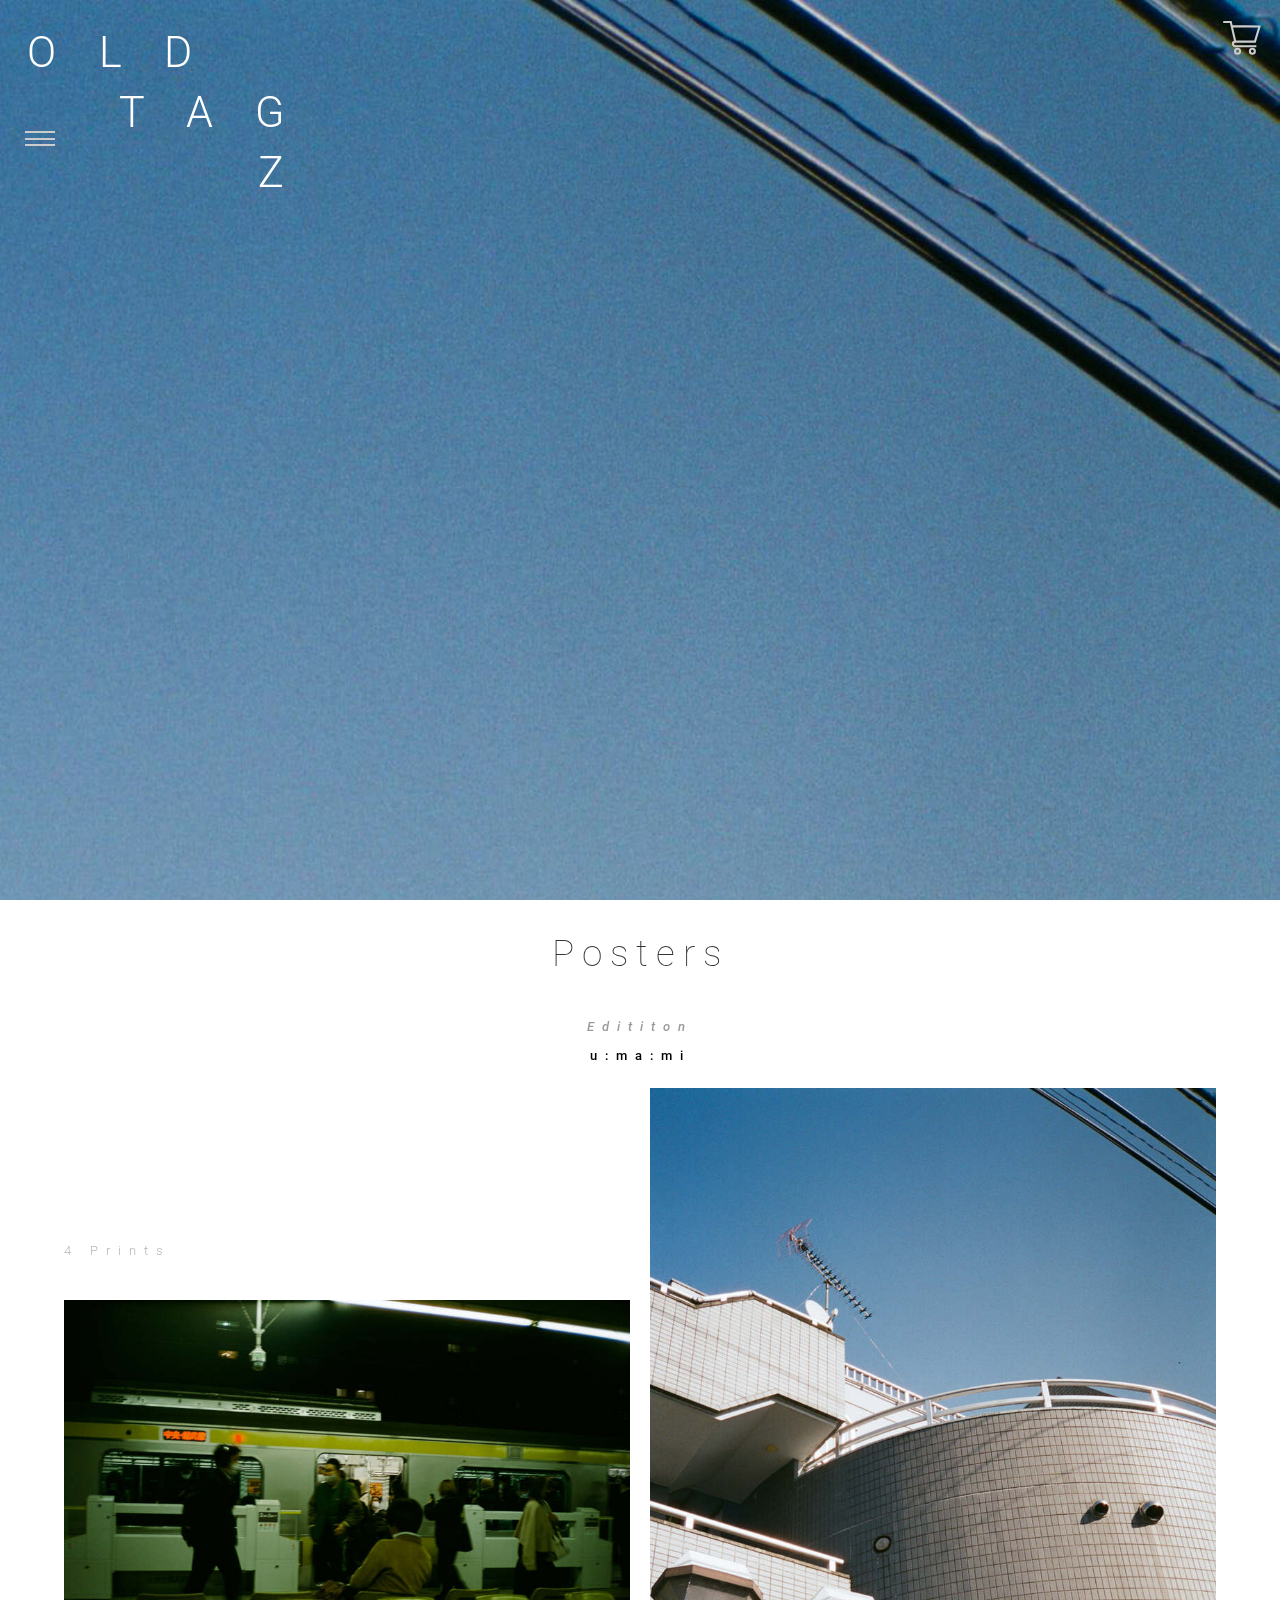
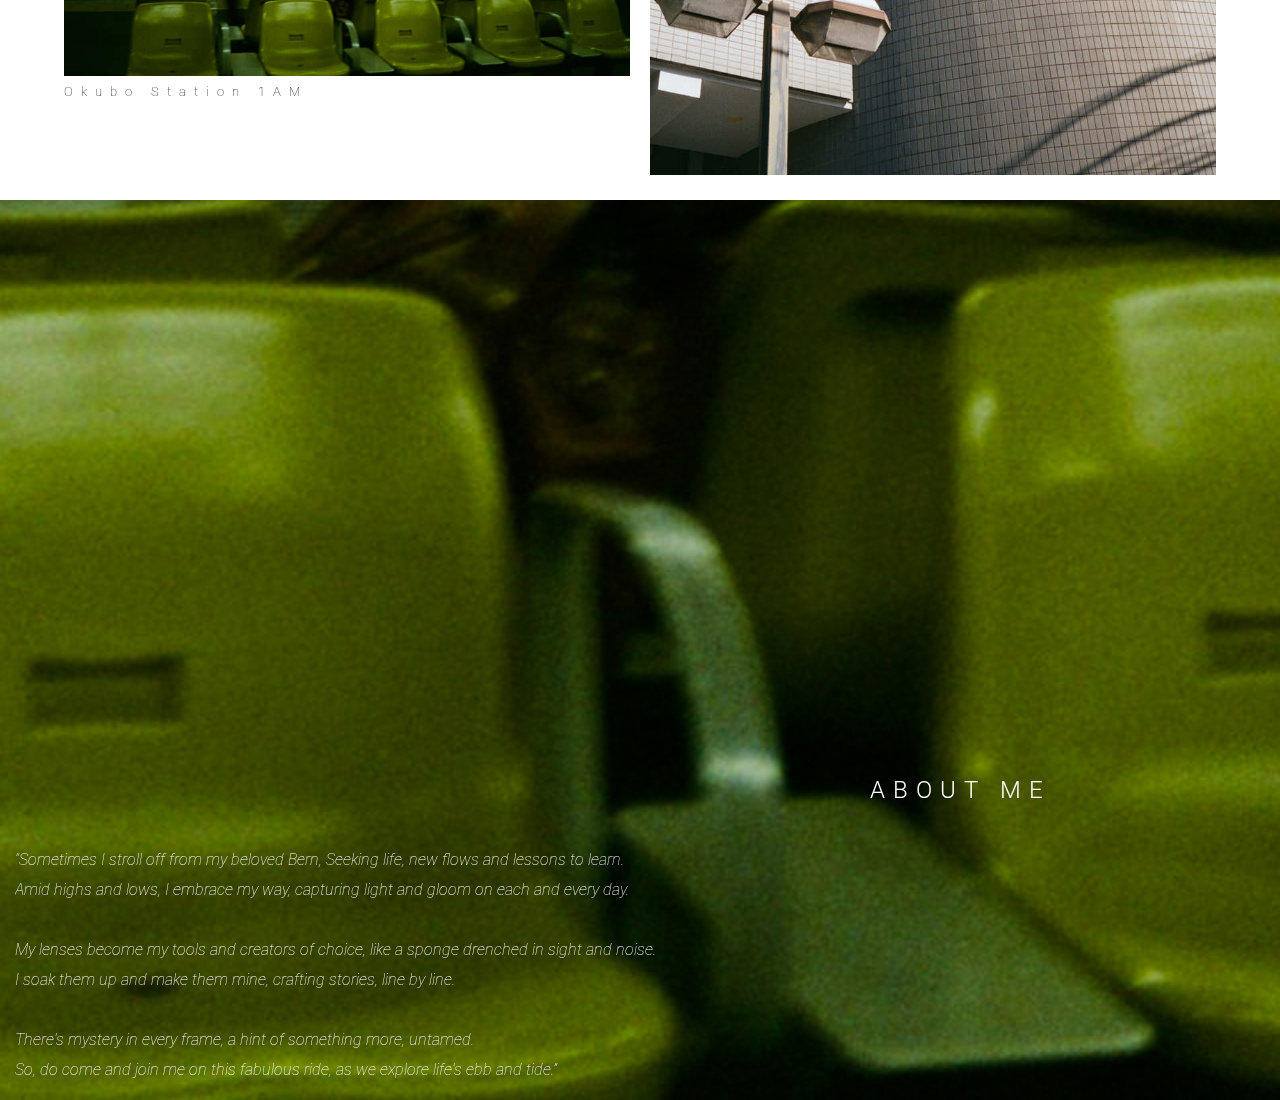
==== commit 84355897: "Open poster as pop up and fix bugs" ====
--- a/index.html
+++ b/index.html
@@ -7,6 +7,7 @@
 
     <title>oldtagz</title>
     <link rel="stylesheet" href="./style.css" />
+    <link rel="stylesheet" href="./poster.css" />
   </head>
   <body onload="loadPosters(); refreshCart()">
     <button id="checkout-button" onclick="openSlideOut('checkout')"></button>
@@ -56,8 +57,8 @@
     <!-- slide out menu -->
     <div id="menu">
       <ul>
-        <li><a href="#posters" onclick="closeSlideOut('menu')">POSTERS</a></li>
-        <li><a href="#about" onclick="closeSlideOut('menu')">ABOUT</a></li>
+        <li><a href="/#posters" onclick="closeSlideOut('menu')">POSTERS</a></li>
+        <li><a href="/#about" onclick="closeSlideOut('menu')">ABOUT</a></li>
       </ul>
 
       <div id="contact">
@@ -96,7 +97,6 @@
         </p>
 
         <div id="checkout-actions">
-          <button class="checkout-button">Checkout Instagram</button>
           <button class="checkout-button">Checkout Email</button>
         </div>
       </div>
@@ -108,13 +108,14 @@
   <script src="./slide-out.js"></script>
   <script>
     const loadPosters = () => {
+      const posterFromLink = getPosterFromLink();
+      if (posterFromLink) openPoster(posterFromLink);
+
       const posters = document.querySelector("#poster-images");
       for (const [file, title] of Object.entries(POSTERS)) {
         posters.innerHTML += `
         <figure>
-          <a href="./poster.html?poster=${file}" target="_blank">
-            <img src="./posters/${file}.jpg" />
-          </a>
+          <img src="./posters/${file}.jpg" onclick="openPoster('${file}', event)" />
           <figcaption>${title}</figcaption>
         </figure>
       `;
--- a/style.css
+++ b/style.css
@@ -148,14 +148,14 @@
   background-color: #ccc;
 }
 
-.menu,
-.close {
+button.menu,
+button.close {
   display: block;
   width: 30px;
   height: 25px;
 }
 
-.menu {
+button.menu {
   background: linear-gradient(
     0deg,
     rgba(0, 0, 0, 0) 11.5px,
@@ -166,28 +166,28 @@
   );
 }
 
-.menu::before,
-.close::before,
-.menu::after,
-.close::after {
+button.menu::before,
+button.close::before,
+button.menu::after,
+button.close::after {
   position: absolute;
   content: "";
 }
 
-.menu::before,
-.close::before {
+button.menu::before,
+button.close::before {
   top: 0;
 }
 
-.menu::after,
-.close::after {
+button.menu::after,
+button.close::after {
   bottom: 0;
 }
 
-.menu::before,
-.close::before,
-.menu::after,
-.close::after {
+button.menu::before,
+button.close::before,
+button.menu::after,
+button.close::after {
   height: 2px;
   width: 100%;
   background-color: #000;
@@ -196,15 +196,15 @@
   left: 0;
 }
 
-.close {
+button.close {
   background: none;
 }
 
-.close::before {
+button.close::before {
   transform: translate(0, 6px) rotate(-45deg);
 }
 
-.close::after {
+button.close::after {
   transform: translate(0, -6px) rotate(45deg);
 }
 
@@ -250,25 +250,26 @@
 
 #menu a {
   filter: invert(1);
+  padding: 25px;
 }
 
 #menu ul {
+  display: flex;
+  flex-direction: column;
+  align-items: center;
+  position: absolute;
+  top: 25vh;
+  row-gap: 5vh;
+  align-items: center;
   list-style: none;
   color: white;
   letter-spacing: 0.5em;
-  margin: 0;
-  padding: 25% 0 0 10%;
   color: white;
   font-weight: 300;
   font-size: 18pt;
-}
-
-#menu ul li {
-  margin: 20% 0;
-}
-
-#menu ul li:last-child {
-  margin: 20% 0 0 30%;
+  width: 100%;
+  margin: 0;
+  padding: 0;
 }
 
 #menu #contact {
@@ -287,96 +288,6 @@
   height: 50px;
   border: none;
   cursor: pointer;
-}
-
-#poster {
-  height: unset;
-  width: 80%;
-  margin-top: 25px;
-}
-
-#purchase {
-  width: 80%;
-  margin: 0 auto;
-  display: flex;
-  flex-direction: column;
-  flex: 1;
-  padding-bottom: 25px;
-  column-gap: 25px;
-}
-
-/* Size selector */
-#size-select {
-  width: 100%;
-  transition: opacity 0.25s;
-}
-
-/* Size selector closed */
-#size-select-closed {
-  background-color: whitesmoke;
-  height: 35px;
-  line-height: 35px;
-  border: 1px solid black;
-  padding-left: 10px;
-}
-
-#size-select-closed .down-arrow {
-  float: right;
-}
-
-#size-select-open {
-  background: white;
-  color: black;
-  margin: 25px 0;
-  border-top: 1px solid black;
-  width: 100%;
-  opacity: 0;
-  transition: all 0.25s;
-  display: none;
-}
-
-#size-select-open p {
-  line-height: 50px;
-  margin: 0;
-  font-size: 14pt;
-  border-bottom: 1px solid black;
-  padding-left: 20px;
-}
-
-#size-select-open .close {
-  position: relative;
-  float: right;
-  top: 12.5px;
-}
-
-#size-select-open ul {
-  list-style: none;
-  margin: 0;
-  padding: 0;
-}
-
-#size-select-open li {
-  border-bottom: 1px solid black;
-  text-align: center;
-  height: 45px;
-  line-height: 45px;
-}
-
-/* End Size selector */
-
-.add-to-cart {
-  margin-top: auto;
-  width: 100%;
-  cursor: pointer;
-  height: 35px;
-  line-height: 35px;
-  background-color: #000000;
-  color: white;
-  text-align: center;
-}
-
-.add-to-cart > span {
-  margin-left: 10px;
 }
 
 #posters {
@@ -516,7 +427,7 @@
   font-size: 8pt;
 }
 
-#checkout .close {
+#checkout button.close {
   color: black;
   position: absolute;
   top: 45px;
@@ -620,7 +531,8 @@
   opacity: 1;
 }
 
-#menu.open + #menu-button {
+#menu-button,
+#checkout-button {
   z-index: 1;
 }
 
--- a/poster.css
+++ b/poster.css
@@ -0,0 +1,129 @@
+#poster-page {
+  display: flex;
+  flex-direction: column;
+  align-items: center;
+  background-color: white;
+  transition: all 0.5s;
+  position: fixed;
+  overflow: scroll;
+  width: 0;
+  height: 0;
+}
+
+#poster-page.close {
+  transition: all 0.25s;
+  background-color: none;
+  transform: translate3d(0, 50vh, 0) !important;
+  opacity: 0;
+}
+
+#poster-page.open {
+  top: 0;
+  left: 0;
+  transform: translate3d(0, 0, 0) !important;
+  width: 100vw;
+  height: 100vh;
+}
+
+#poster {
+  height: unset;
+  width: 80%;
+  margin-top: 25px;
+}
+
+#purchase {
+  width: 80%;
+  margin: 0 auto;
+  display: flex;
+  flex-direction: column;
+  flex: 1;
+  padding-bottom: 25px;
+  row-gap: 25px;
+}
+
+/* Size selector */
+#size-select {
+  width: 100%;
+  transition: opacity 0.25s;
+}
+
+/* Size selector closed */
+#size-select-closed {
+  background-color: whitesmoke;
+  height: 35px;
+  line-height: 35px;
+  border: 1px solid black;
+  padding-left: 10px;
+  cursor: pointer;
+  transition: 0.25s;
+}
+
+#size-select-closed:hover {
+  background-color: #bbb;
+  color: white;
+}
+
+#size-select-closed .down-arrow {
+  float: right;
+}
+
+#size-select-open {
+  background: white;
+  color: black;
+  border-top: 1px solid black;
+  width: 100%;
+  transition: all 0.25s;
+  margin: 25px 0;
+  overflow: hidden;
+}
+
+#size-select-open p {
+  line-height: 50px;
+  margin: 0;
+  font-size: 14pt;
+  border-bottom: 1px solid black;
+  padding-left: 20px;
+}
+
+#size-select-open .close {
+  position: relative;
+  float: right;
+  top: 12.5px;
+}
+
+#size-select-open ul {
+  list-style: none;
+  margin: 0;
+  padding: 0;
+}
+
+#size-select-open li {
+  border-bottom: 1px solid black;
+  text-align: center;
+  height: 45px;
+  line-height: 45px;
+  cursor: pointer;
+  transition: 0.25s;
+}
+
+#size-select-open li:hover {
+  background-color: #000000;
+  color: white;
+}
+
+/* End Size selector */
+
+.add-to-cart {
+  margin-top: auto;
+  width: 100%;
+  cursor: pointer;
+  height: 35px;
+  line-height: 35px;
+  background-color: #000000;
+  color: white;
+  text-align: center;
+}
+
+.add-to-cart > span {
+  margin-left: 10px;
+}
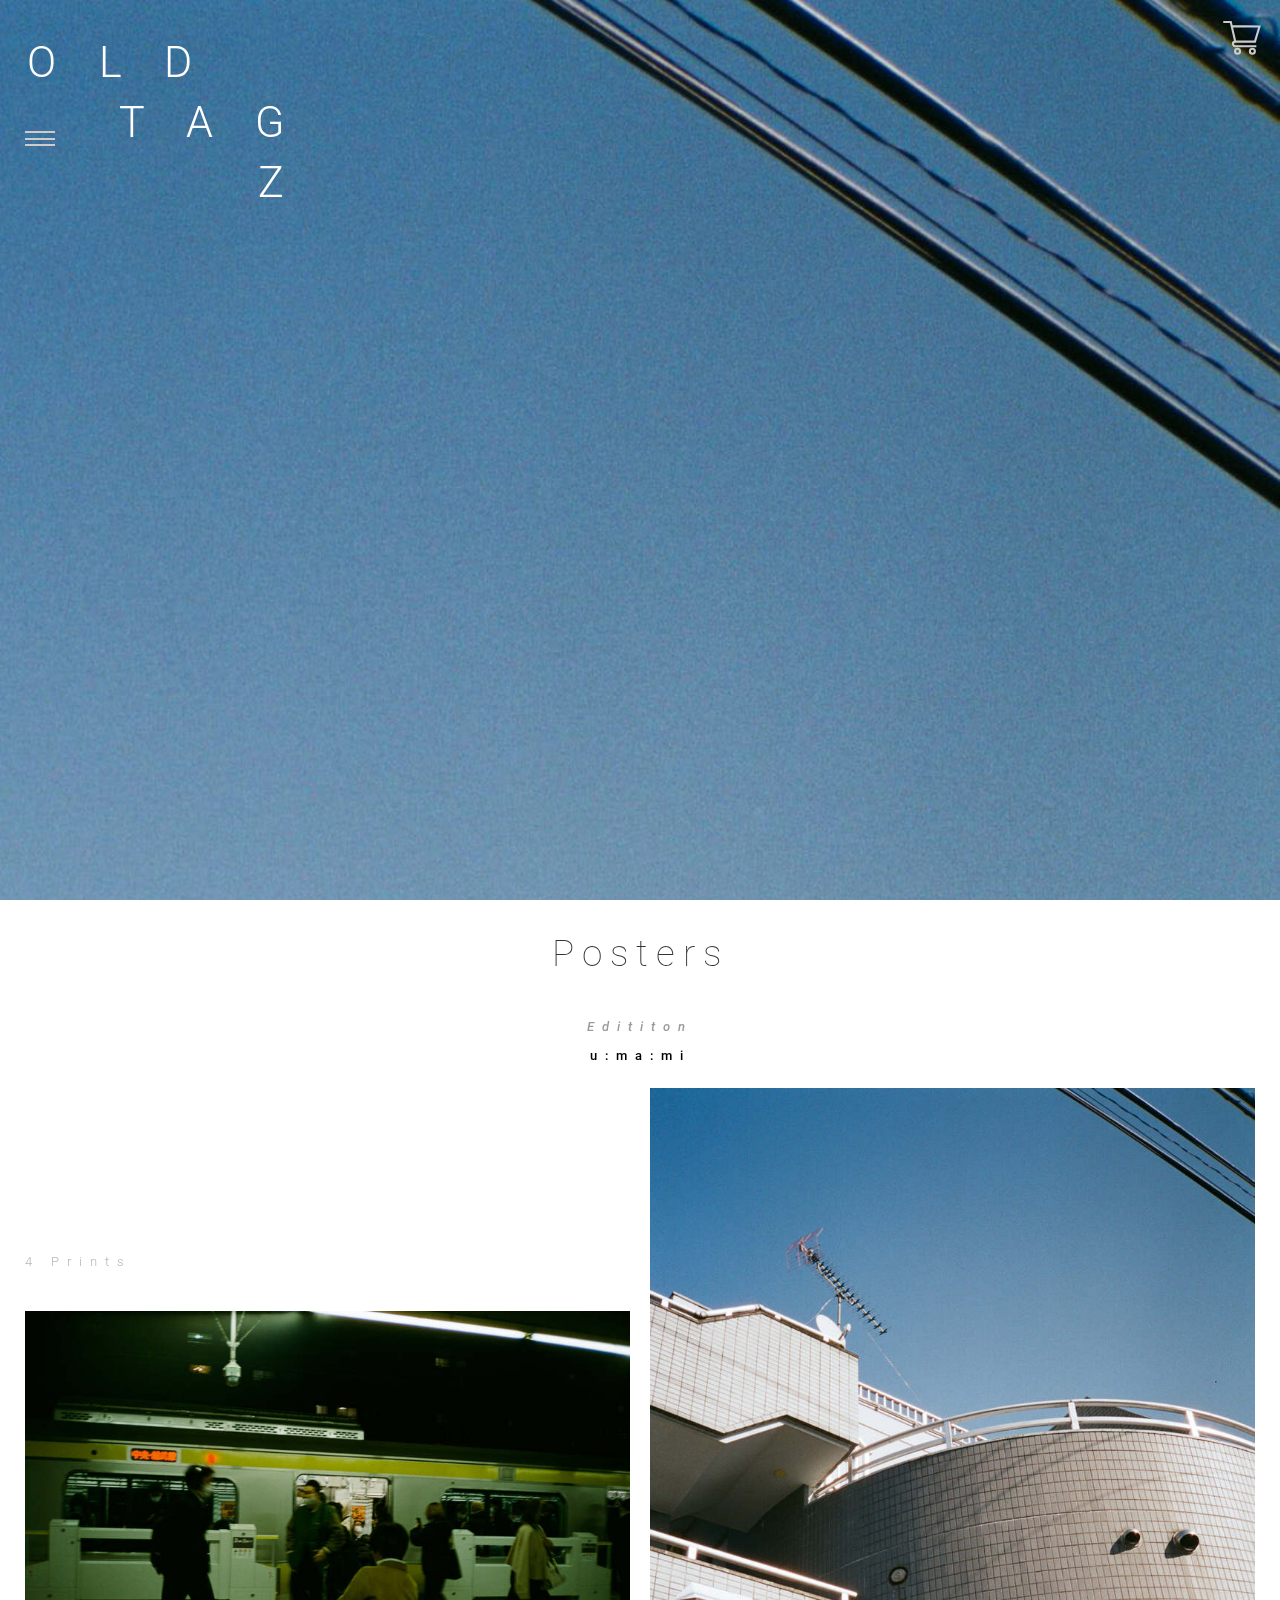
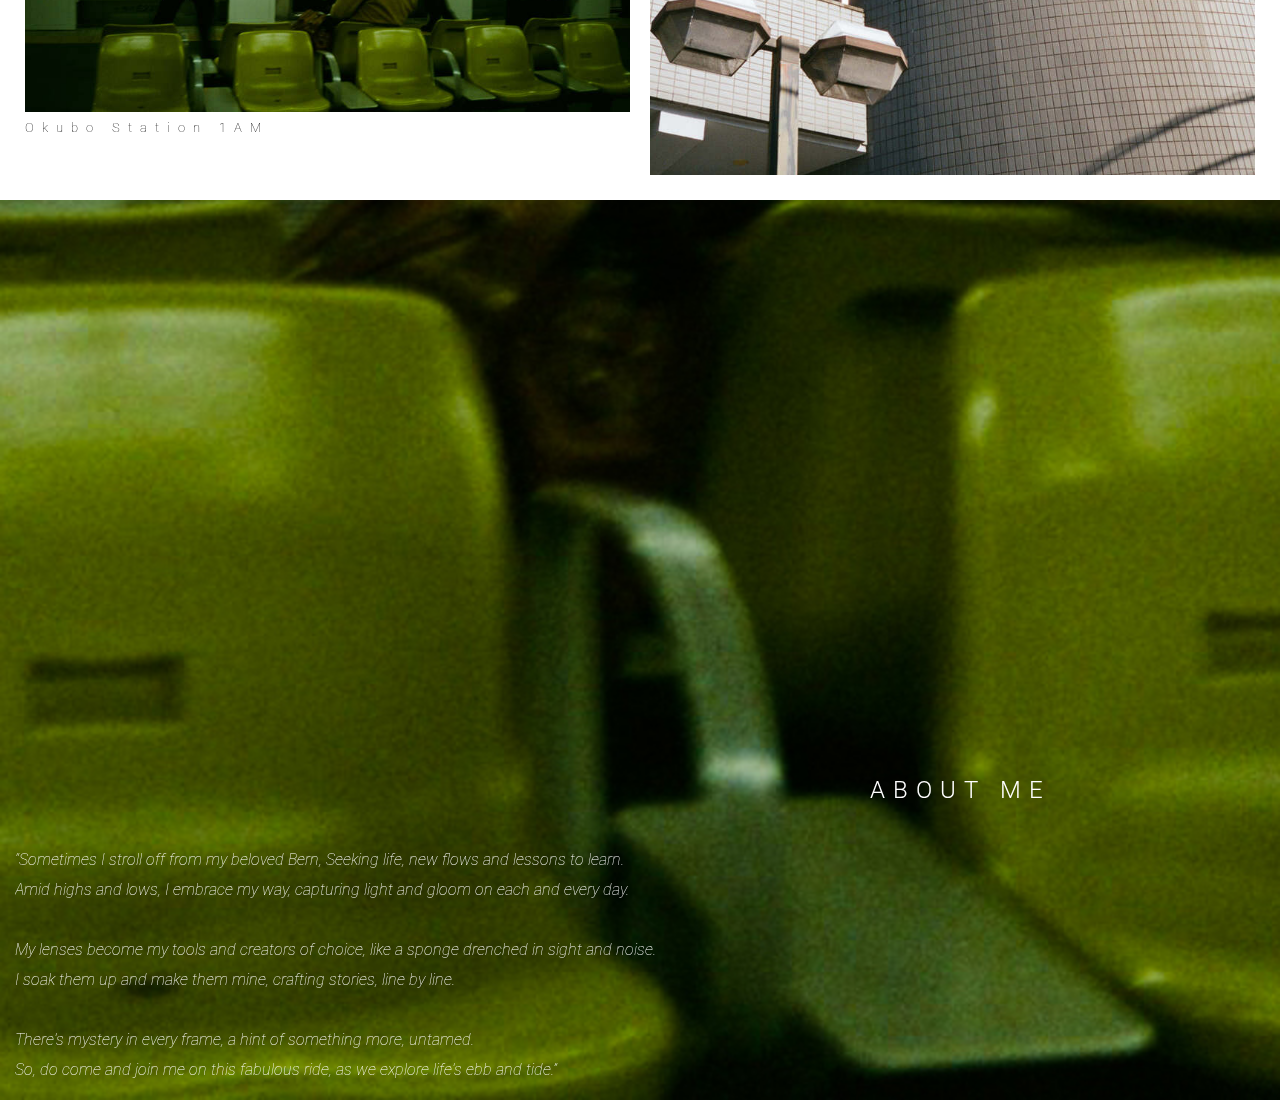
==== commit c292919f: "Update checkout link to generate email order text" ====
--- a/index.html
+++ b/index.html
@@ -97,7 +97,9 @@
         </p>
 
         <div id="checkout-actions">
-          <button class="checkout-button">Checkout Email</button>
+          <a id="checkout-link"
+            ><button class="checkout-button">Checkout Email</button></a
+          >
         </div>
       </div>
     </div>
--- a/style.css
+++ b/style.css
@@ -3,14 +3,30 @@
 html {
   scroll-behavior: smooth;
   scroll-snap-type: y mandatory;
-  width: 100%;
-}
-
-body,
+}
+
+html,
 button {
   font-family: "Roboto", sans-serif;
   font-weight: 100;
   letter-spacing: 0.5em;
+}
+
+a {
+  text-decoration: none;
+}
+
+html,
+body,
+section,
+#menu,
+#checkout {
+  width: 100%;
+  height: 100%;
+  height: 100dvh;
+}
+
+button {
   display: flex;
   flex-direction: column;
   align-items: center;
@@ -22,14 +38,9 @@
 }
 
 body > section {
-  width: 100%;
-  height: 100vh;
-  scroll-snap-align: start;
-}
-
-#menu,
-#checkout {
-  height: 100%;
+  scroll-snap-align: center;
+  display: flex;
+  flex-direction: column;
 }
 
 h1 {
@@ -100,8 +111,11 @@
   text-align: right;
   letter-spacing: 1em;
   width: 300px;
-  margin: 3vh 0 0 3vh;
+  margin: 0;
   color: white;
+  position: absolute;
+  top: 3vh;
+  left: 3vh;
 }
 
 #logo p {
@@ -212,6 +226,7 @@
   position: fixed;
   background-color: rgba(0, 0, 0, 0.65);
   left: 0;
+  top: 0;
   display: flex;
   flex-direction: column;
 }
@@ -290,20 +305,15 @@
   cursor: pointer;
 }
 
-#posters {
-  width: 90%;
-  display: flex;
-  flex-direction: column;
-}
-
 #poster-images {
   display: grid;
   grid-template-columns: repeat(2, 1fr);
   grid-auto-rows: auto;
   gap: 20px;
   overflow-y: scroll;
-  margin: 25px 0;
+  margin: 25px;
   align-items: center;
+  flex: 1;
 }
 
 #poster-images h5 {
@@ -377,6 +387,7 @@
   flex-direction: column;
   overflow-y: scroll;
   right: 0;
+  top: 0;
 }
 
 #checkout.slide-in {
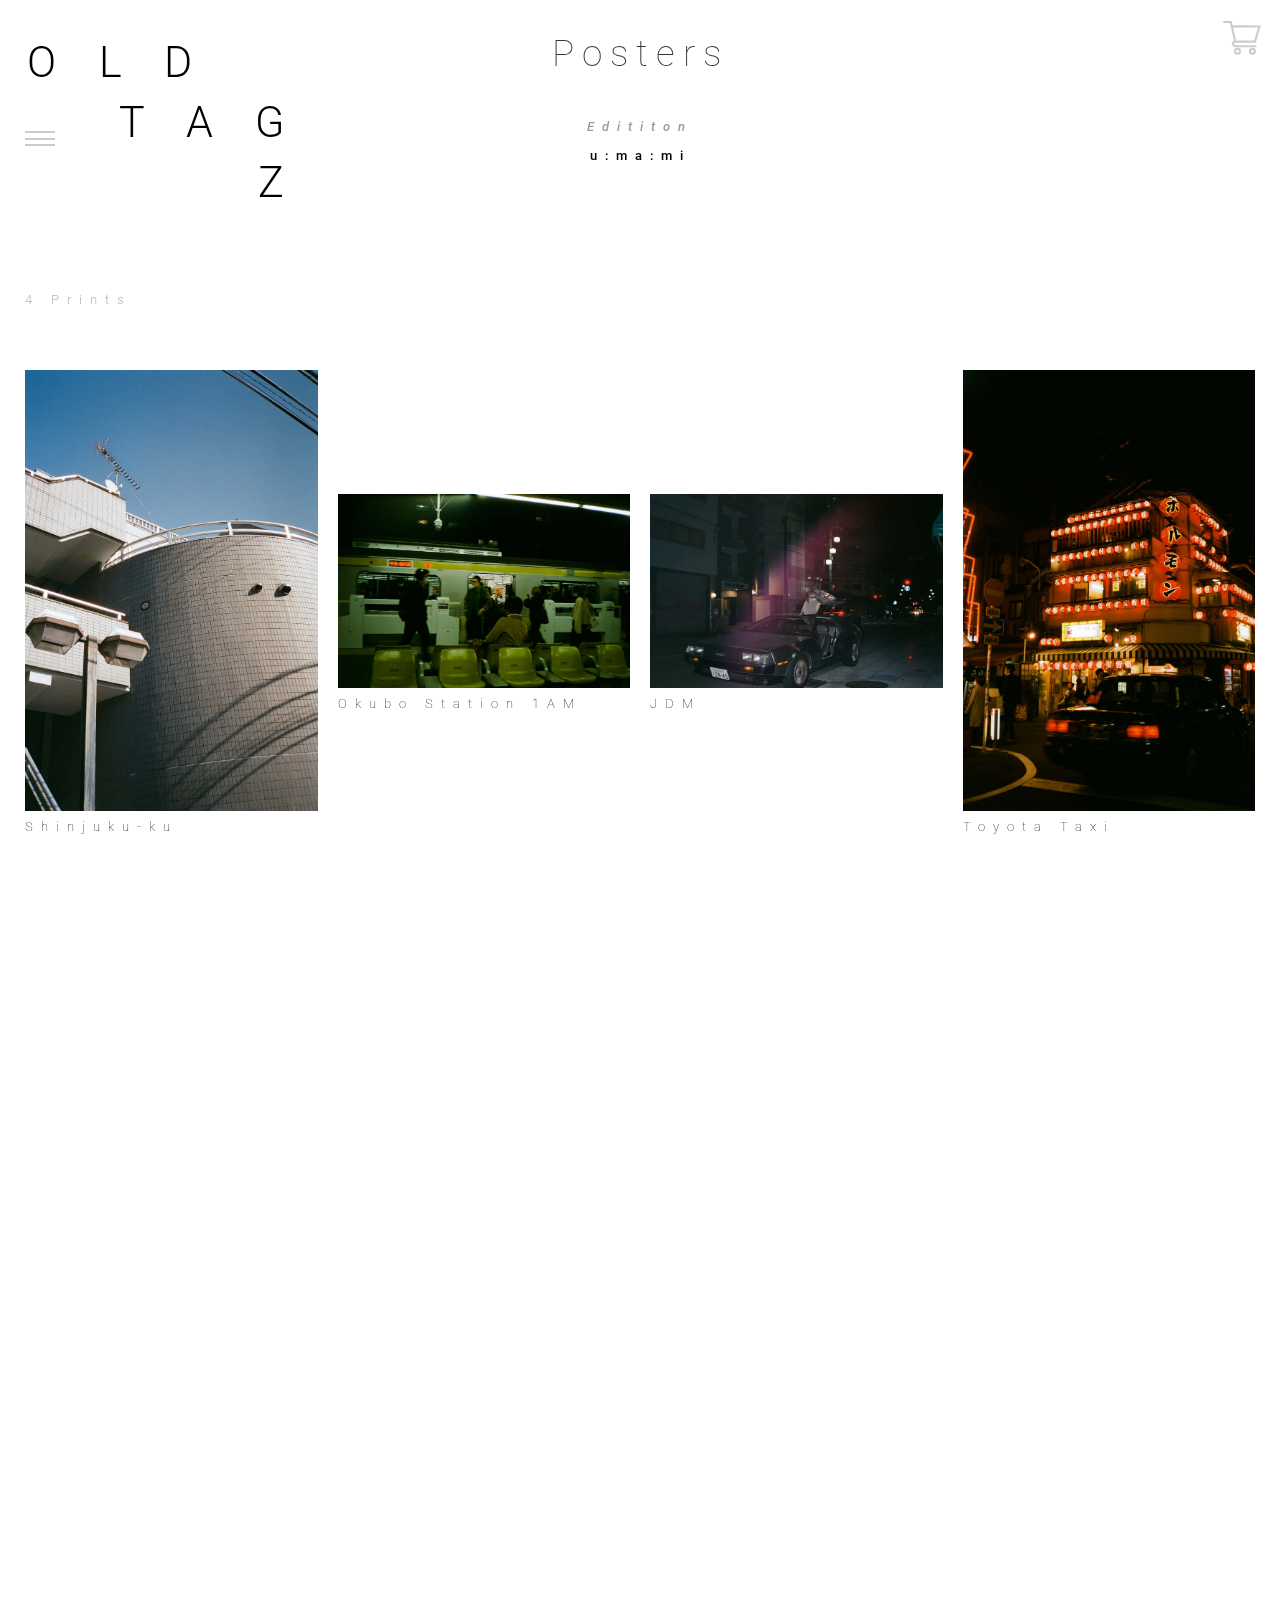
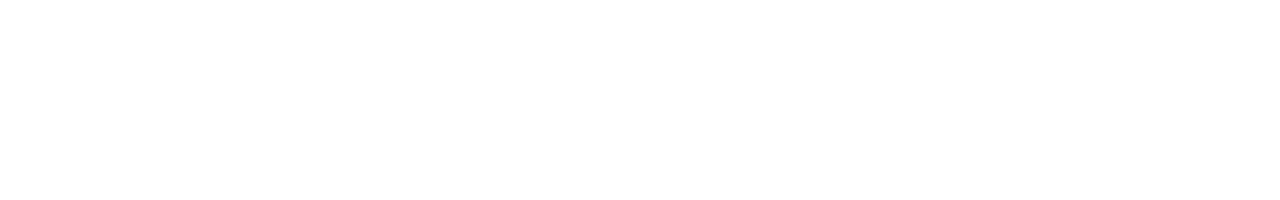
==== commit 60bde408: "Fix bugs in mobile safari" ====
--- a/index.html
+++ b/index.html
@@ -57,8 +57,8 @@
     <!-- slide out menu -->
     <div id="menu">
       <ul>
-        <li><a href="/#posters" onclick="closeSlideOut('menu')">POSTERS</a></li>
-        <li><a href="/#about" onclick="closeSlideOut('menu')">ABOUT</a></li>
+        <li><a href="#posters" onclick="closeSlideOut('menu')">POSTERS</a></li>
+        <li><a href="#about" onclick="closeSlideOut('menu')">ABOUT</a></li>
       </ul>
 
       <div id="contact">
@@ -84,7 +84,7 @@
       <div id="checkout-empty">
         <p>Shopping cart is empty</p>
         <div id="checkout-actions">
-          <a href="/#posters" onclick="closeSlideOut('checkout')">
+          <a href="#posters" onclick="closeSlideOut('checkout')">
             <button class="checkout-button">Browse all posters</button>
           </a>
         </div>
--- a/style.css
+++ b/style.css
@@ -1,11 +1,21 @@
 @import url("https://fonts.googleapis.com/css2?family=Roboto:ital,wght@0,100;0,300;0,500;1,100&display=swap");
 
 html {
+  overflow: hidden;
+}
+
+html,
+body {
+  height: 100%;
+}
+
+body {
+  overflow-y: scroll;
   scroll-behavior: smooth;
   scroll-snap-type: y mandatory;
 }
 
-html,
+body,
 button {
   font-family: "Roboto", sans-serif;
   font-weight: 100;
@@ -16,14 +26,10 @@
   text-decoration: none;
 }
 
-html,
-body,
 section,
 #menu,
 #checkout {
-  width: 100%;
-  height: 100%;
-  height: 100dvh;
+  min-height: 100%;
 }
 
 button {
@@ -38,7 +44,7 @@
 }
 
 body > section {
-  scroll-snap-align: center;
+  scroll-snap-align: start;
   display: flex;
   flex-direction: column;
 }
@@ -329,7 +335,7 @@
 }
 
 #poster-images figure {
-  margin: 0;
+  margin: 0 auto;
   display: flex;
   gap: 8px;
   flex-direction: column;
@@ -551,3 +557,47 @@
 #menu.open + #menu-button::before {
   background-color: #fff;
 }
+
+@media only screen and (min-width: 768px) {
+  /* For desktop */
+  #home {
+    min-height: 0;
+  }
+
+  #logo {
+    color: black;
+  }
+
+  #about {
+    background-size: auto;
+  }
+
+  #poster-images {
+    grid-template-columns: repeat(4, 1fr);
+    row-gap: 0;
+  }
+
+  #poster-images figure {
+    grid-row: unset !important;
+    align-self: unset !important;
+    max-width: 35vmin;
+  }
+
+  #poster-images figure:nth-child(3),
+  #poster-images figure:nth-child(4) {
+    max-width: 45vmin;
+  }
+
+  #posters-prints-amount {
+    grid-column: span 4;
+  }
+
+  #checkout,
+  #menu {
+    width: 35%;
+  }
+
+  #about h2 {
+    margin-top: 15%;
+  }
+}
--- a/poster.css
+++ b/poster.css
@@ -21,24 +21,30 @@
   top: 0;
   left: 0;
   transform: translate3d(0, 0, 0) !important;
-  width: 100vw;
-  height: 100vh;
+  height: 100%;
+  width: 100%;
+}
+
+#poster-page h4 {
+  margin-bottom: 25px;
 }
 
 #poster {
   height: unset;
-  width: 80%;
-  margin-top: 25px;
+  width: 90%;
+  margin-top: auto;
+  max-height: 800px;
 }
 
 #purchase {
   width: 80%;
+  max-width: 500px;
   margin: 0 auto;
   display: flex;
   flex-direction: column;
-  flex: 1;
   padding-bottom: 25px;
   row-gap: 25px;
+  margin-top: auto;
 }
 
 /* Size selector */
@@ -114,7 +120,6 @@
 /* End Size selector */
 
 .add-to-cart {
-  margin-top: auto;
   width: 100%;
   cursor: pointer;
   height: 35px;
@@ -127,3 +132,11 @@
 .add-to-cart > span {
   margin-left: 10px;
 }
+
+@media only screen and (min-width: 768px) {
+  /* For desktop */
+  #poster {
+    width: unset;
+    height: calc(75vh);
+  }
+}
